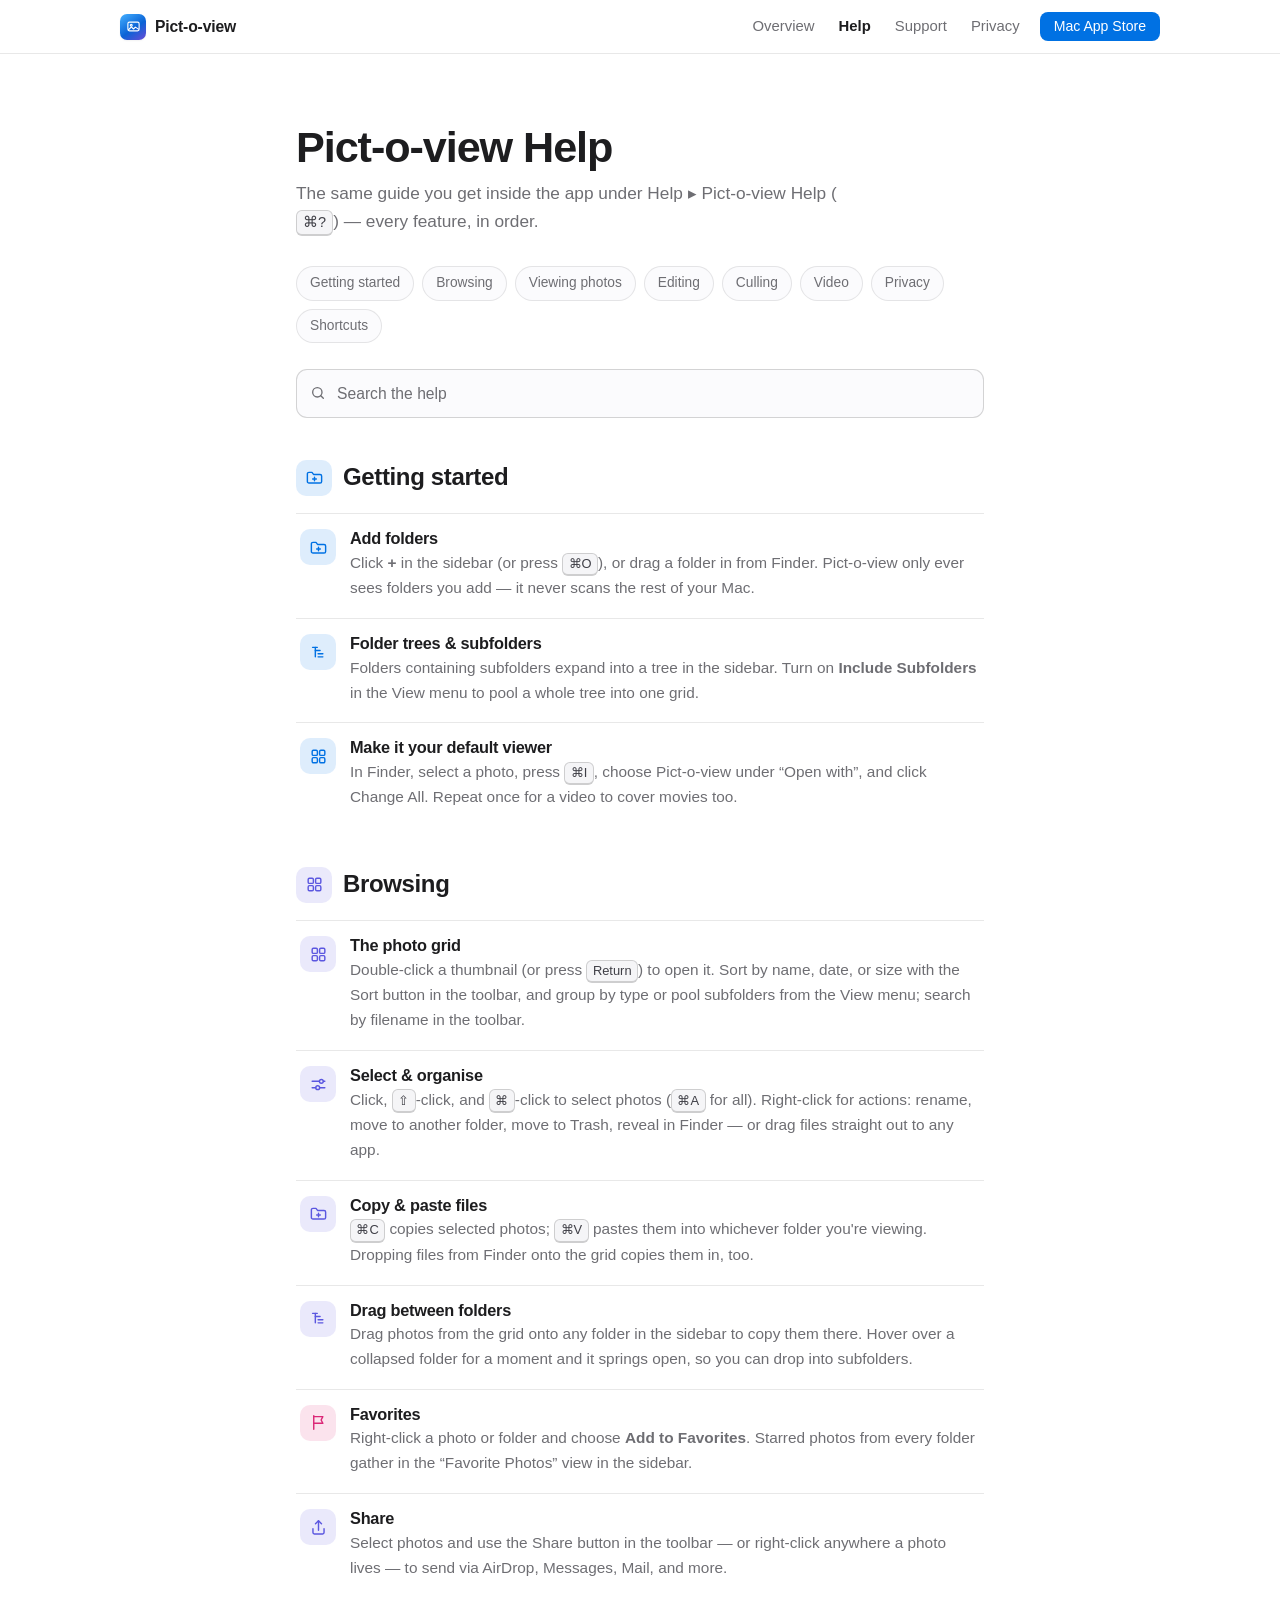
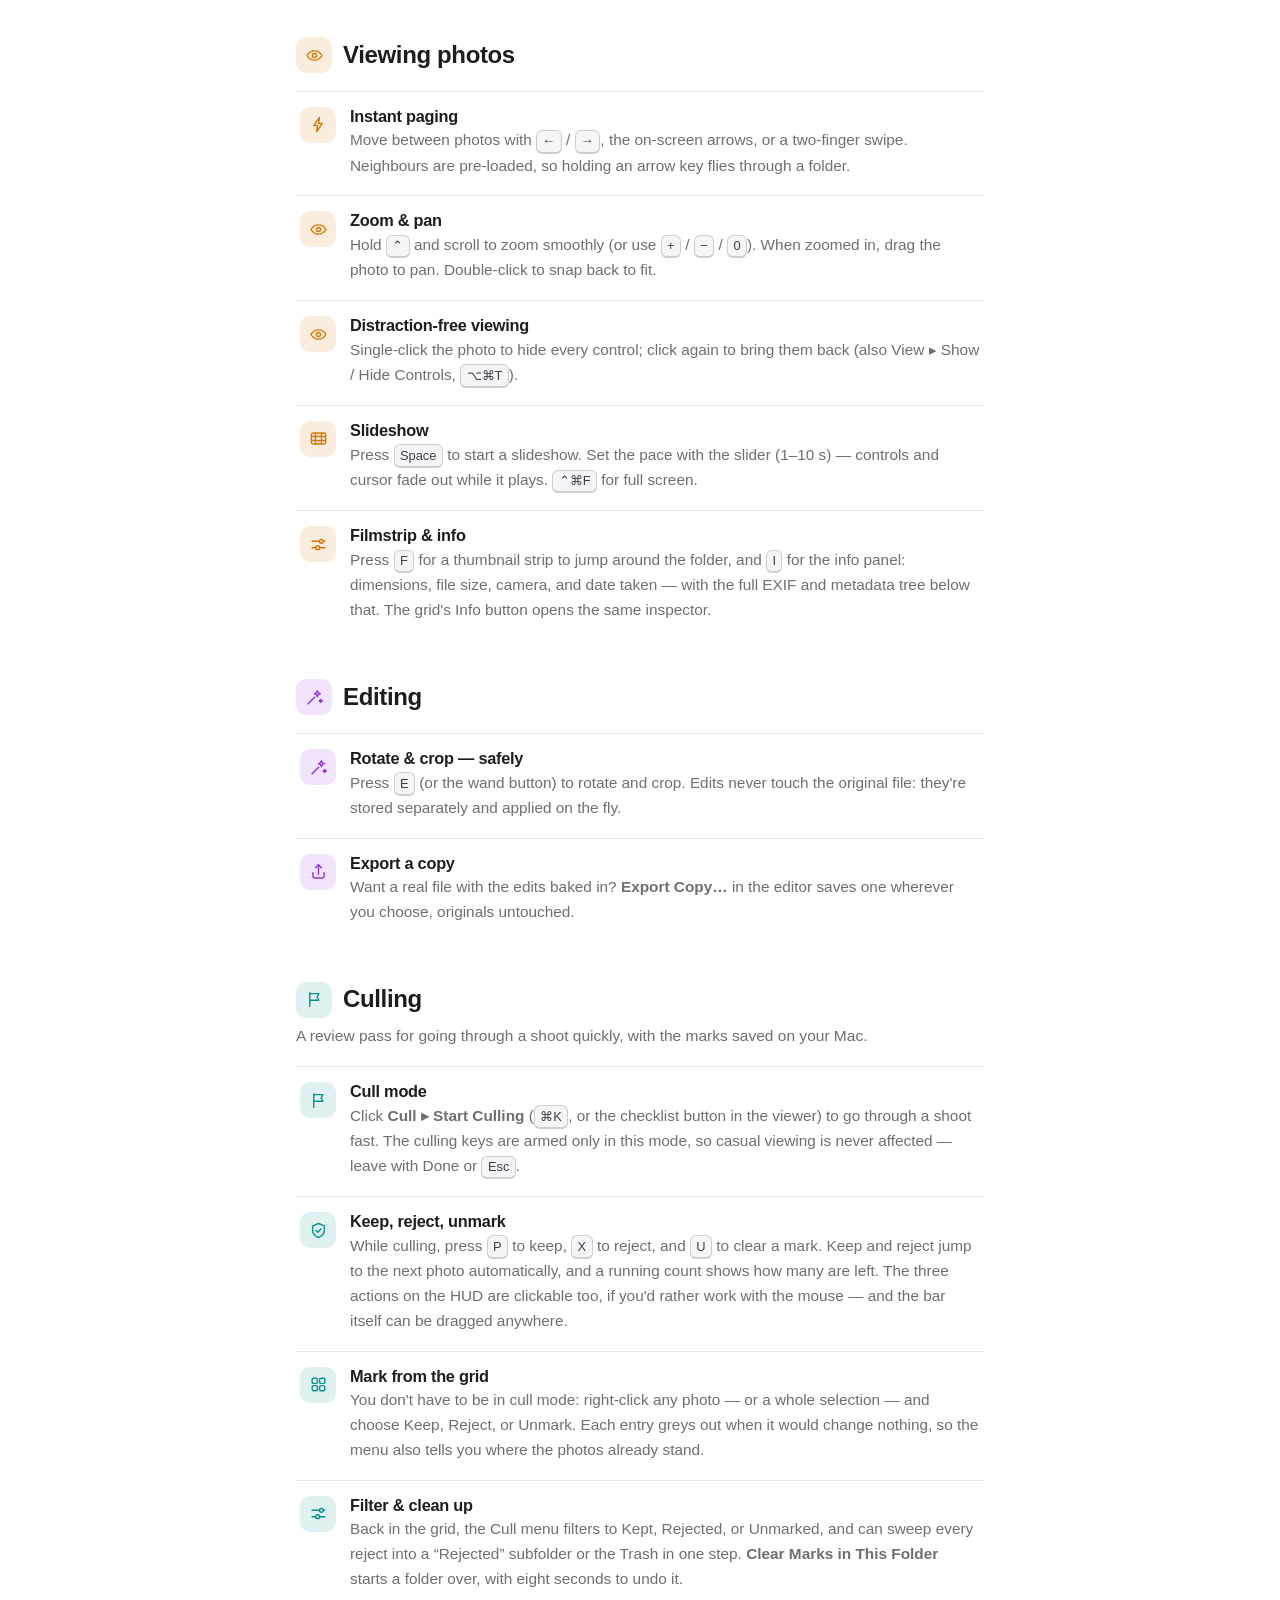
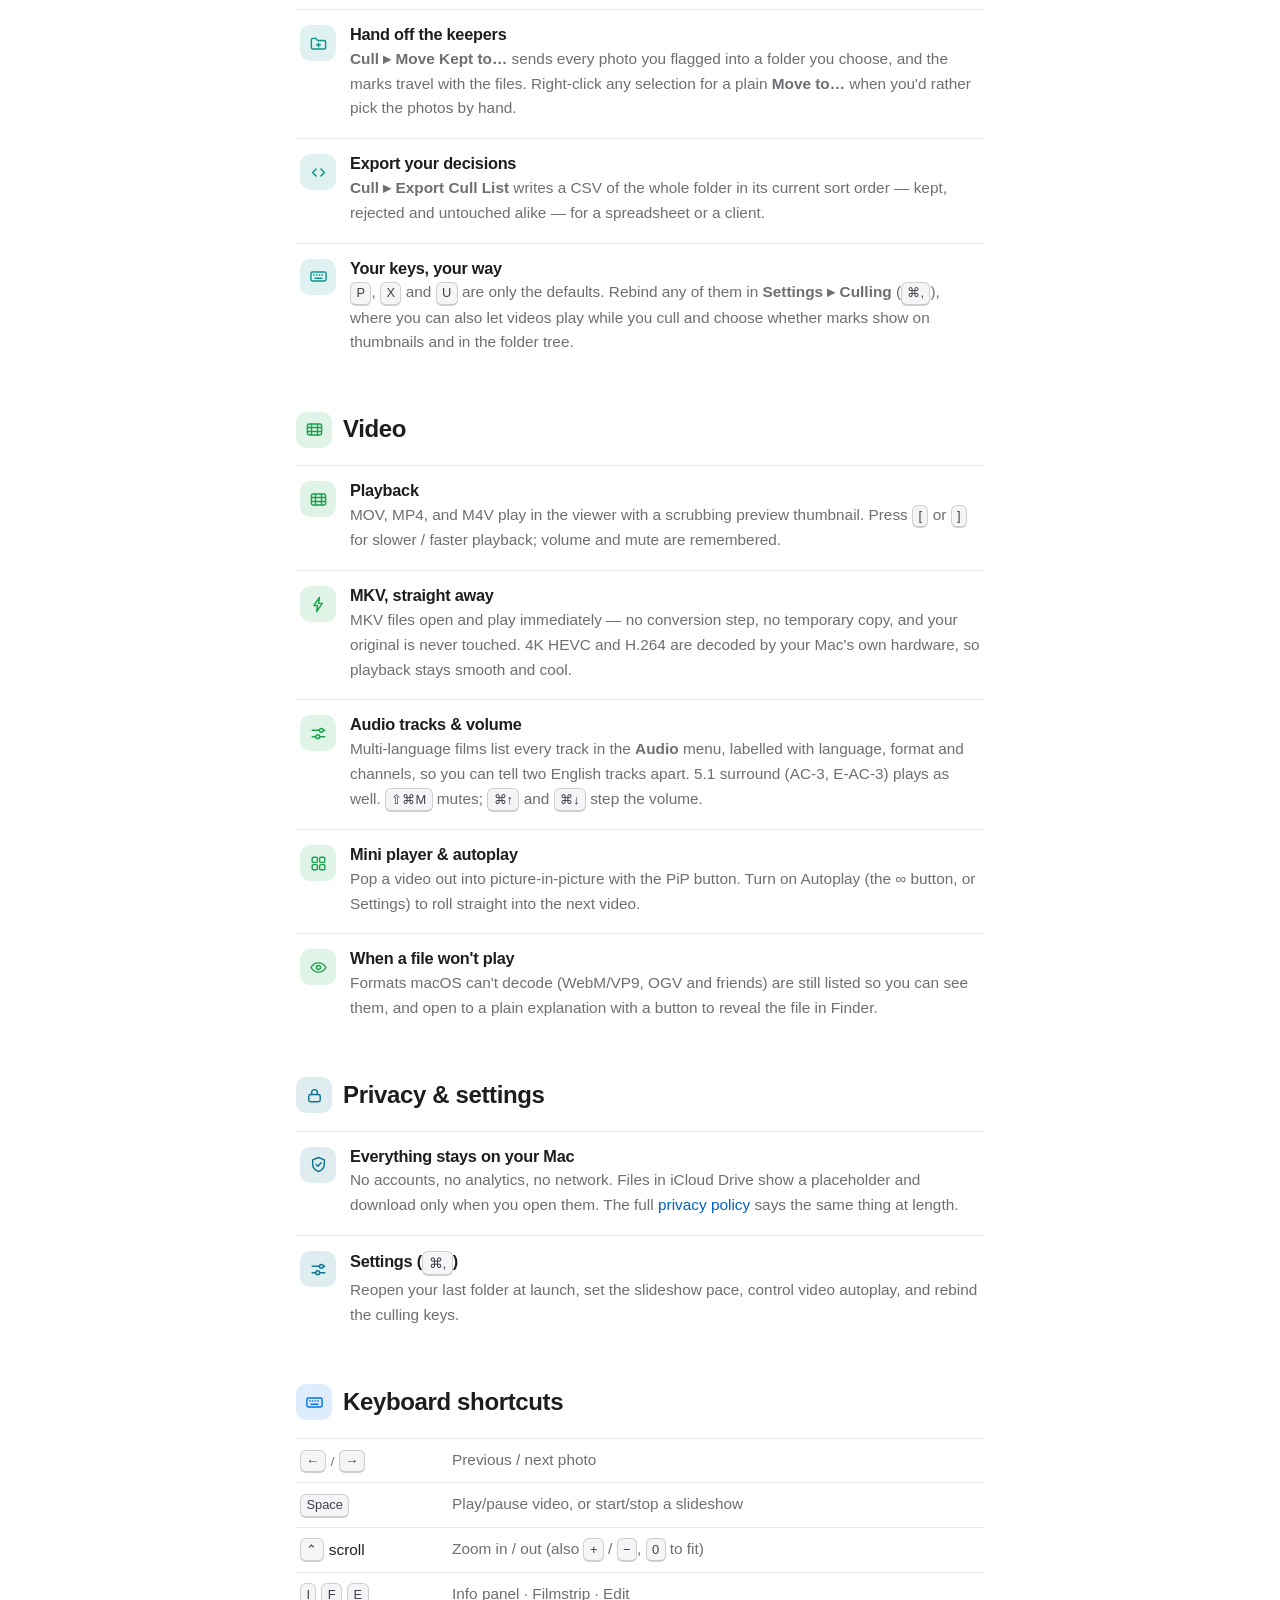
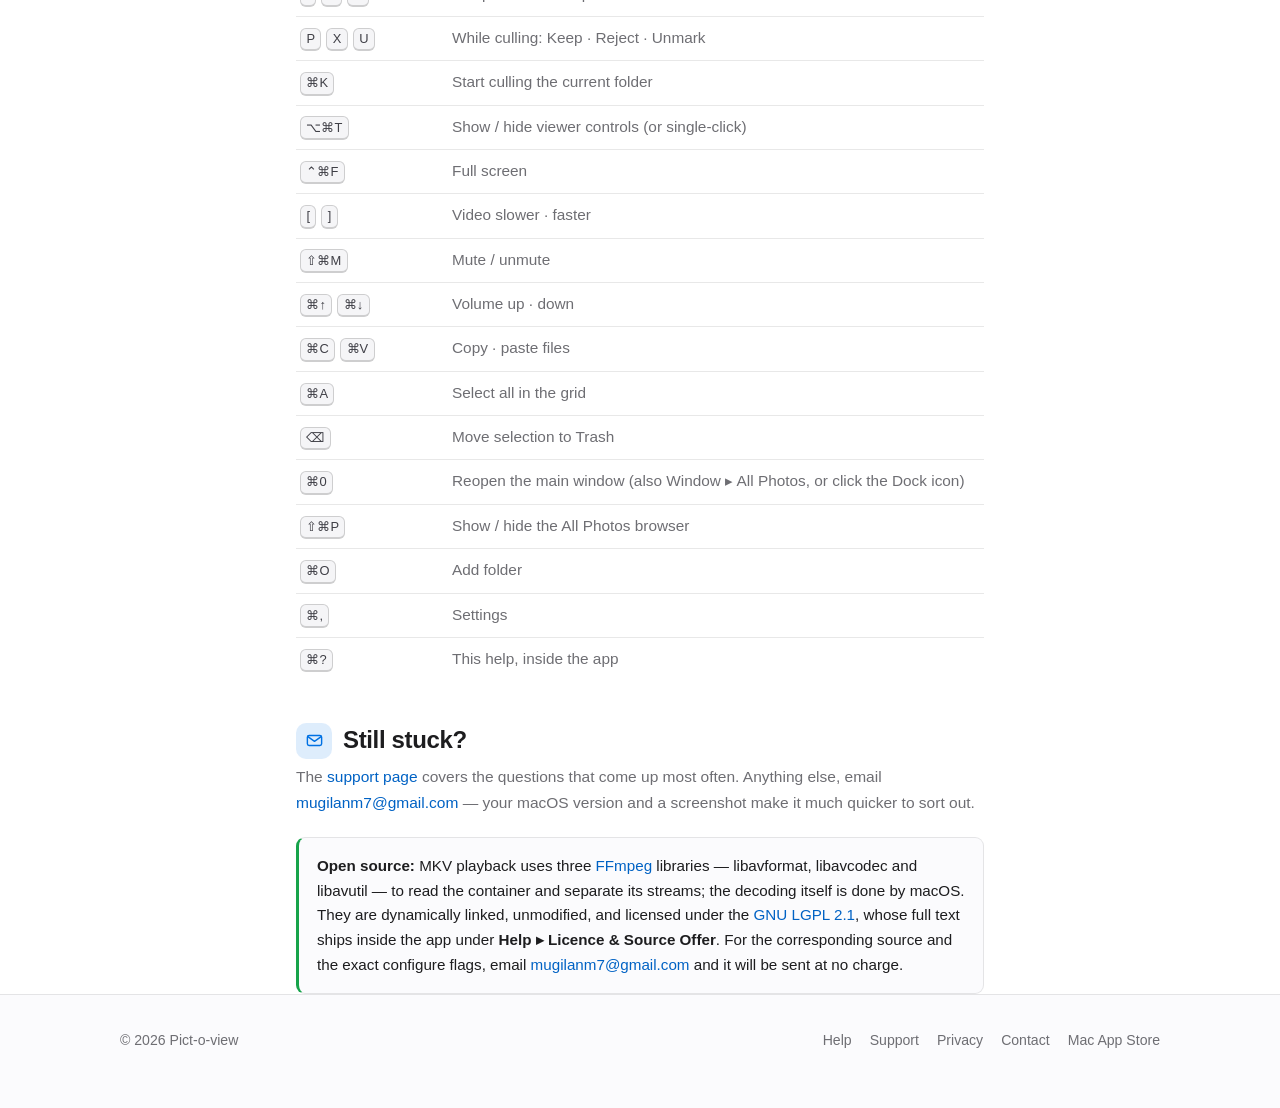
==== help.html @ 7cab920b "1.1 Update" ====
<!DOCTYPE html>
<html lang="en">
<head>
<meta charset="utf-8">
<meta name="viewport" content="width=device-width, initial-scale=1">
<title>Pict-o-view — Help</title>
<meta name="description" content="Everything Pict-o-view does: adding folders, browsing, viewing, non-destructive editing, culling a shoot, video and MKV playback, and the full keyboard shortcut list.">
<meta name="theme-color" content="#ffffff" media="(prefers-color-scheme: light)">
<meta name="theme-color" content="#000000" media="(prefers-color-scheme: dark)">
<link rel="stylesheet" href="css/site.css">
</head>
<body>

<!-- Icon sprite: inline so the pages make no image requests. Attributes
     live on each <symbol> because a <use> clone inherits from the use
     site, not from the sprite. Generated by build_sprite.py. -->
<svg xmlns="http://www.w3.org/2000/svg" style="display:none" aria-hidden="true" focusable="false">

  <symbol id="i-photo" viewBox="0 0 24 24" fill="none" stroke="currentColor" stroke-width="1.8" stroke-linecap="round" stroke-linejoin="round">
    <rect x="3" y="5" width="18" height="14" rx="2.5"/>
    <circle cx="8.4" cy="10" r="1.5"/>
    <path d="M4 17.2l4.6-4.6 3.4 3.4 3-3L20 16.2"/>
  </symbol>
  <symbol id="i-folder" viewBox="0 0 24 24" fill="none" stroke="currentColor" stroke-width="1.8" stroke-linecap="round" stroke-linejoin="round">
    <path d="M3 7.5a2 2 0 012-2h3.8l2 2.6H19a2 2 0 012 2V17a2 2 0 01-2 2H5a2 2 0 01-2-2z"/>
    <path d="M12 11.6v4.6M9.7 13.9h4.6"/>
  </symbol>
  <symbol id="i-tree" viewBox="0 0 24 24" fill="none" stroke="currentColor" stroke-width="1.8" stroke-linecap="round" stroke-linejoin="round">
    <path d="M4.5 5.5h6M8 9.5h6M11.5 13.5h6M11.5 17.5h6"/>
    <path d="M8 5.5v12"/>
  </symbol>
  <symbol id="i-grid" viewBox="0 0 24 24" fill="none" stroke="currentColor" stroke-width="1.8" stroke-linecap="round" stroke-linejoin="round">
    <rect x="4" y="4" width="6.6" height="6.6" rx="1.6"/>
    <rect x="13.4" y="4" width="6.6" height="6.6" rx="1.6"/>
    <rect x="4" y="13.4" width="6.6" height="6.6" rx="1.6"/>
    <rect x="13.4" y="13.4" width="6.6" height="6.6" rx="1.6"/>
  </symbol>
  <symbol id="i-eye" viewBox="0 0 24 24" fill="none" stroke="currentColor" stroke-width="1.8" stroke-linecap="round" stroke-linejoin="round">
    <path d="M2.5 12S6 6.2 12 6.2 21.5 12 21.5 12 18 17.8 12 17.8 2.5 12 2.5 12z"/>
    <circle cx="12" cy="12" r="2.6"/>
  </symbol>
  <symbol id="i-wand" viewBox="0 0 24 24" fill="none" stroke="currentColor" stroke-width="1.8" stroke-linecap="round" stroke-linejoin="round">
    <path d="M4 20l8.2-8.2"/>
    <path d="M15.6 3.5l1.1 2.6 2.6 1.1-2.6 1.1-1.1 2.6-1.1-2.6-2.6-1.1 2.6-1.1z"/>
    <path d="M19.8 14.4l.6 1.4 1.4.6-1.4.6-.6 1.4-.6-1.4-1.4-.6 1.4-.6z"/>
  </symbol>
  <symbol id="i-flag" viewBox="0 0 24 24" fill="none" stroke="currentColor" stroke-width="1.8" stroke-linecap="round" stroke-linejoin="round">
    <path d="M6 3.5v17"/>
    <path d="M6 4.6h11.5l-2.2 4.2 2.2 4.2H6"/>
  </symbol>
  <symbol id="i-film" viewBox="0 0 24 24" fill="none" stroke="currentColor" stroke-width="1.8" stroke-linecap="round" stroke-linejoin="round">
    <rect x="3" y="5" width="18" height="14" rx="2.2"/>
    <path d="M3.2 9.4h17.6M3.2 14.6h17.6M8.2 5.2v13.6M15.8 5.2v13.6"/>
  </symbol>
  <symbol id="i-lock" viewBox="0 0 24 24" fill="none" stroke="currentColor" stroke-width="1.8" stroke-linecap="round" stroke-linejoin="round">
    <rect x="4.8" y="10.8" width="14.4" height="9.2" rx="2.2"/>
    <path d="M8.4 10.8V8.2a3.6 3.6 0 017.2 0v2.6"/>
  </symbol>
  <symbol id="i-keyboard" viewBox="0 0 24 24" fill="none" stroke="currentColor" stroke-width="1.8" stroke-linecap="round" stroke-linejoin="round">
    <rect x="2.4" y="6.4" width="19.2" height="11.2" rx="2.2"/>
    <path d="M6 10.2h.6M9.4 10.2h.6M12.8 10.2h.6M16.2 10.2h.6M7.6 14.2h8.8"/>
  </symbol>
  <symbol id="i-mail" viewBox="0 0 24 24" fill="none" stroke="currentColor" stroke-width="1.8" stroke-linecap="round" stroke-linejoin="round">
    <rect x="3" y="5.6" width="18" height="12.8" rx="2.2"/>
    <path d="M3.6 7.2l8.4 5.9 8.4-5.9"/>
  </symbol>
  <symbol id="i-bolt" viewBox="0 0 24 24" fill="none" stroke="currentColor" stroke-width="1.8" stroke-linecap="round" stroke-linejoin="round">
    <path d="M13.2 3l-7 10.2h4.6L9.6 21l7.2-10.4h-4.7z"/>
  </symbol>
  <symbol id="i-shield" viewBox="0 0 24 24" fill="none" stroke="currentColor" stroke-width="1.8" stroke-linecap="round" stroke-linejoin="round">
    <path d="M12 3.2l7.4 2.9v4.8c0 4.5-3 8.2-7.4 9.9-4.4-1.7-7.4-5.4-7.4-9.9V6.1z"/>
    <path d="M8.9 11.9l2.4 2.4 4-4.4"/>
  </symbol>
  <symbol id="i-share" viewBox="0 0 24 24" fill="none" stroke="currentColor" stroke-width="1.8" stroke-linecap="round" stroke-linejoin="round">
    <path d="M12 15.6V3.6"/>
    <path d="M8.2 7.2L12 3.4l3.8 3.8"/>
    <path d="M5 13.6v4.8A1.8 1.8 0 006.8 20.2h10.4a1.8 1.8 0 001.8-1.8v-4.8"/>
  </symbol>
  <symbol id="i-sliders" viewBox="0 0 24 24" fill="none" stroke="currentColor" stroke-width="1.8" stroke-linecap="round" stroke-linejoin="round">
    <path d="M4 8h9M18.4 8H20M4 16h4.4M13.8 16H20"/>
    <circle cx="15.6" cy="8" r="2.4"/>
    <circle cx="11" cy="16" r="2.4"/>
  </symbol>
  <symbol id="i-code" viewBox="0 0 24 24" fill="none" stroke="currentColor" stroke-width="1.8" stroke-linecap="round" stroke-linejoin="round">
    <path d="M9 7.5L4.5 12 9 16.5M15 7.5L19.5 12 15 16.5"/>
  </symbol>
</svg>

<header class="site-header">
  <div class="wrap">
    <a class="brand" href="index.html">
      <span class="brand-mark"><svg aria-hidden="true"><use href="#i-photo"></use></svg></span>
      Pict-o-view
    </a>
    <nav class="site-nav" aria-label="Site">
      <a href="index.html">Overview</a>
      <a href="help.html" aria-current="page">Help</a>
      <a href="support.html">Support</a>
      <a href="privacy.html">Privacy</a>
      <a class="btn" href="https://apps.apple.com/us/app/pict-o-view/id6789158521">Mac App Store</a>
    </nav>
  </div>
</header>

<main class="wrap">
  <div class="page-head">
    <h1>Pict-o-view Help</h1>
    <p class="lede">The same guide you get inside the app under Help ▸ Pict-o-view Help (<kbd>⌘?</kbd>) — every feature, in order.</p>
  </div>

  <ul class="pills">
    <li><a href="#getting-started">Getting started</a></li>
    <li><a href="#browsing">Browsing</a></li>
    <li><a href="#viewing">Viewing photos</a></li>
    <li><a href="#editing">Editing</a></li>
    <li><a href="#culling">Culling</a></li>
    <li><a href="#video">Video</a></li>
    <li><a href="#privacy">Privacy</a></li>
    <li><a href="#shortcuts">Shortcuts</a></li>
  </ul>

  <div data-search="Search the help"></div>

  <div data-searchable>

    <section class="section" id="getting-started">
      <h2><span class="tile t-blue"><svg aria-hidden="true"><use href="#i-folder"></use></svg></span> Getting started</h2>
      <ul class="features">
        <li class="feature">
          <span class="tile t-blue"><svg aria-hidden="true"><use href="#i-folder"></use></svg></span>
          <div>
            <h3>Add folders</h3>
            <p>Click <strong>+</strong> in the sidebar (or press <kbd>⌘O</kbd>), or drag a folder in from Finder. Pict-o-view only ever sees folders you add — it never scans the rest of your Mac.</p>
          </div>
        </li>
        <li class="feature">
          <span class="tile t-blue"><svg aria-hidden="true"><use href="#i-tree"></use></svg></span>
          <div>
            <h3>Folder trees &amp; subfolders</h3>
            <p>Folders containing subfolders expand into a tree in the sidebar. Turn on <strong>Include Subfolders</strong> in the View menu to pool a whole tree into one grid.</p>
          </div>
        </li>
        <li class="feature">
          <span class="tile t-blue"><svg aria-hidden="true"><use href="#i-grid"></use></svg></span>
          <div>
            <h3>Make it your default viewer</h3>
            <p>In Finder, select a photo, press <kbd>⌘I</kbd>, choose Pict-o-view under “Open with”, and click Change All. Repeat once for a video to cover movies too.</p>
          </div>
        </li>
      </ul>
    </section>

    <section class="section" id="browsing">
      <h2><span class="tile t-indigo"><svg aria-hidden="true"><use href="#i-grid"></use></svg></span> Browsing</h2>
      <ul class="features">
        <li class="feature">
          <span class="tile t-indigo"><svg aria-hidden="true"><use href="#i-grid"></use></svg></span>
          <div>
            <h3>The photo grid</h3>
            <p>Double-click a thumbnail (or press <kbd>Return</kbd>) to open it. Sort by name, date, or size with the Sort button in the toolbar, and group by type or pool subfolders from the View menu; search by filename in the toolbar.</p>
          </div>
        </li>
        <li class="feature">
          <span class="tile t-indigo"><svg aria-hidden="true"><use href="#i-sliders"></use></svg></span>
          <div>
            <h3>Select &amp; organise</h3>
            <p>Click, <kbd>⇧</kbd>-click, and <kbd>⌘</kbd>-click to select photos (<kbd>⌘A</kbd> for all). Right-click for actions: rename, move to another folder, move to Trash, reveal in Finder — or drag files straight out to any app.</p>
          </div>
        </li>
        <li class="feature">
          <span class="tile t-indigo"><svg aria-hidden="true"><use href="#i-folder"></use></svg></span>
          <div>
            <h3>Copy &amp; paste files</h3>
            <p><kbd>⌘C</kbd> copies selected photos; <kbd>⌘V</kbd> pastes them into whichever folder you're viewing. Dropping files from Finder onto the grid copies them in, too.</p>
          </div>
        </li>
        <li class="feature">
          <span class="tile t-indigo"><svg aria-hidden="true"><use href="#i-tree"></use></svg></span>
          <div>
            <h3>Drag between folders</h3>
            <p>Drag photos from the grid onto any folder in the sidebar to copy them there. Hover over a collapsed folder for a moment and it springs open, so you can drop into subfolders.</p>
          </div>
        </li>
        <li class="feature">
          <span class="tile t-pink"><svg aria-hidden="true"><use href="#i-flag"></use></svg></span>
          <div>
            <h3>Favorites</h3>
            <p>Right-click a photo or folder and choose <strong>Add to Favorites</strong>. Starred photos from every folder gather in the “Favorite Photos” view in the sidebar.</p>
          </div>
        </li>
        <li class="feature">
          <span class="tile t-indigo"><svg aria-hidden="true"><use href="#i-share"></use></svg></span>
          <div>
            <h3>Share</h3>
            <p>Select photos and use the Share button in the toolbar — or right-click anywhere a photo lives — to send via AirDrop, Messages, Mail, and more.</p>
          </div>
        </li>
      </ul>
    </section>

    <section class="section" id="viewing">
      <h2><span class="tile t-orange"><svg aria-hidden="true"><use href="#i-eye"></use></svg></span> Viewing photos</h2>
      <ul class="features">
        <li class="feature">
          <span class="tile t-orange"><svg aria-hidden="true"><use href="#i-bolt"></use></svg></span>
          <div>
            <h3>Instant paging</h3>
            <p>Move between photos with <kbd>←</kbd> / <kbd>→</kbd>, the on-screen arrows, or a two-finger swipe. Neighbours are pre-loaded, so holding an arrow key flies through a folder.</p>
          </div>
        </li>
        <li class="feature">
          <span class="tile t-orange"><svg aria-hidden="true"><use href="#i-eye"></use></svg></span>
          <div>
            <h3>Zoom &amp; pan</h3>
            <p>Hold <kbd>⌃</kbd> and scroll to zoom smoothly (or use <kbd>+</kbd> / <kbd>−</kbd> / <kbd>0</kbd>). When zoomed in, drag the photo to pan. Double-click to snap back to fit.</p>
          </div>
        </li>
        <li class="feature">
          <span class="tile t-orange"><svg aria-hidden="true"><use href="#i-eye"></use></svg></span>
          <div>
            <h3>Distraction-free viewing</h3>
            <p>Single-click the photo to hide every control; click again to bring them back (also View ▸ Show / Hide Controls, <kbd>⌥⌘T</kbd>).</p>
          </div>
        </li>
        <li class="feature">
          <span class="tile t-orange"><svg aria-hidden="true"><use href="#i-film"></use></svg></span>
          <div>
            <h3>Slideshow</h3>
            <p>Press <kbd>Space</kbd> to start a slideshow. Set the pace with the slider (1–10 s) — controls and cursor fade out while it plays. <kbd>⌃⌘F</kbd> for full screen.</p>
          </div>
        </li>
        <li class="feature">
          <span class="tile t-orange"><svg aria-hidden="true"><use href="#i-sliders"></use></svg></span>
          <div>
            <h3>Filmstrip &amp; info</h3>
            <p>Press <kbd>F</kbd> for a thumbnail strip to jump around the folder, and <kbd>I</kbd> for the info panel: dimensions, file size, camera, and date taken — with the full EXIF and metadata tree below that. The grid's Info button opens the same inspector.</p>
          </div>
        </li>
      </ul>
    </section>

    <section class="section" id="editing">
      <h2><span class="tile t-purple"><svg aria-hidden="true"><use href="#i-wand"></use></svg></span> Editing</h2>
      <ul class="features">
        <li class="feature">
          <span class="tile t-purple"><svg aria-hidden="true"><use href="#i-wand"></use></svg></span>
          <div>
            <h3>Rotate &amp; crop — safely</h3>
            <p>Press <kbd>E</kbd> (or the wand button) to rotate and crop. Edits never touch the original file: they're stored separately and applied on the fly.</p>
          </div>
        </li>
        <li class="feature">
          <span class="tile t-purple"><svg aria-hidden="true"><use href="#i-share"></use></svg></span>
          <div>
            <h3>Export a copy</h3>
            <p>Want a real file with the edits baked in? <strong>Export Copy…</strong> in the editor saves one wherever you choose, originals untouched.</p>
          </div>
        </li>
      </ul>
    </section>

    <section class="section" id="culling">
      <h2><span class="tile t-mint"><svg aria-hidden="true"><use href="#i-flag"></use></svg></span> Culling</h2>
      <p class="section-note">A review pass for going through a shoot quickly, with the marks saved on your Mac.</p>
      <ul class="features">
        <li class="feature">
          <span class="tile t-mint"><svg aria-hidden="true"><use href="#i-flag"></use></svg></span>
          <div>
            <h3>Cull mode</h3>
            <p>Click <strong>Cull ▸ Start Culling</strong> (<kbd>⌘K</kbd>, or the checklist button in the viewer) to go through a shoot fast. The culling keys are armed only in this mode, so casual viewing is never affected — leave with Done or <kbd>Esc</kbd>.</p>
          </div>
        </li>
        <li class="feature">
          <span class="tile t-mint"><svg aria-hidden="true"><use href="#i-shield"></use></svg></span>
          <div>
            <h3>Keep, reject, unmark</h3>
            <p>While culling, press <kbd>P</kbd> to keep, <kbd>X</kbd> to reject, and <kbd>U</kbd> to clear a mark. Keep and reject jump to the next photo automatically, and a running count shows how many are left. The three actions on the HUD are clickable too, if you'd rather work with the mouse — and the bar itself can be dragged anywhere.</p>
          </div>
        </li>
        <li class="feature">
          <span class="tile t-mint"><svg aria-hidden="true"><use href="#i-grid"></use></svg></span>
          <div>
            <h3>Mark from the grid</h3>
            <p>You don't have to be in cull mode: right-click any photo — or a whole selection — and choose Keep, Reject, or Unmark. Each entry greys out when it would change nothing, so the menu also tells you where the photos already stand.</p>
          </div>
        </li>
        <li class="feature">
          <span class="tile t-mint"><svg aria-hidden="true"><use href="#i-sliders"></use></svg></span>
          <div>
            <h3>Filter &amp; clean up</h3>
            <p>Back in the grid, the Cull menu filters to Kept, Rejected, or Unmarked, and can sweep every reject into a “Rejected” subfolder or the Trash in one step. <strong>Clear Marks in This Folder</strong> starts a folder over, with eight seconds to undo it.</p>
          </div>
        </li>
        <li class="feature">
          <span class="tile t-mint"><svg aria-hidden="true"><use href="#i-folder"></use></svg></span>
          <div>
            <h3>Hand off the keepers</h3>
            <p><strong>Cull ▸ Move Kept to…</strong> sends every photo you flagged into a folder you choose, and the marks travel with the files. Right-click any selection for a plain <strong>Move to…</strong> when you'd rather pick the photos by hand.</p>
          </div>
        </li>
        <li class="feature">
          <span class="tile t-mint"><svg aria-hidden="true"><use href="#i-code"></use></svg></span>
          <div>
            <h3>Export your decisions</h3>
            <p><strong>Cull ▸ Export Cull List</strong> writes a CSV of the whole folder in its current sort order — kept, rejected and untouched alike — for a spreadsheet or a client.</p>
          </div>
        </li>
        <li class="feature">
          <span class="tile t-mint"><svg aria-hidden="true"><use href="#i-keyboard"></use></svg></span>
          <div>
            <h3>Your keys, your way</h3>
            <p><kbd>P</kbd>, <kbd>X</kbd> and <kbd>U</kbd> are only the defaults. Rebind any of them in <strong>Settings ▸ Culling</strong> (<kbd>⌘,</kbd>), where you can also let videos play while you cull and choose whether marks show on thumbnails and in the folder tree.</p>
          </div>
        </li>
      </ul>
    </section>

    <section class="section" id="video">
      <h2><span class="tile t-green"><svg aria-hidden="true"><use href="#i-film"></use></svg></span> Video</h2>
      <ul class="features">
        <li class="feature">
          <span class="tile t-green"><svg aria-hidden="true"><use href="#i-film"></use></svg></span>
          <div>
            <h3>Playback</h3>
            <p>MOV, MP4, and M4V play in the viewer with a scrubbing preview thumbnail. Press <kbd>[</kbd> or <kbd>]</kbd> for slower / faster playback; volume and mute are remembered.</p>
          </div>
        </li>
        <li class="feature">
          <span class="tile t-green"><svg aria-hidden="true"><use href="#i-bolt"></use></svg></span>
          <div>
            <h3>MKV, straight away</h3>
            <p>MKV files open and play immediately — no conversion step, no temporary copy, and your original is never touched. 4K HEVC and H.264 are decoded by your Mac's own hardware, so playback stays smooth and cool.</p>
          </div>
        </li>
        <li class="feature">
          <span class="tile t-green"><svg aria-hidden="true"><use href="#i-sliders"></use></svg></span>
          <div>
            <h3>Audio tracks &amp; volume</h3>
            <p>Multi-language films list every track in the <strong>Audio</strong> menu, labelled with language, format and channels, so you can tell two English tracks apart. 5.1 surround (AC-3, E-AC-3) plays as well. <kbd>⇧⌘M</kbd> mutes; <kbd>⌘↑</kbd> and <kbd>⌘↓</kbd> step the volume.</p>
          </div>
        </li>
        <li class="feature">
          <span class="tile t-green"><svg aria-hidden="true"><use href="#i-grid"></use></svg></span>
          <div>
            <h3>Mini player &amp; autoplay</h3>
            <p>Pop a video out into picture-in-picture with the PiP button. Turn on Autoplay (the ∞ button, or Settings) to roll straight into the next video.</p>
          </div>
        </li>
        <li class="feature">
          <span class="tile t-green"><svg aria-hidden="true"><use href="#i-eye"></use></svg></span>
          <div>
            <h3>When a file won't play</h3>
            <p>Formats macOS can't decode (WebM/VP9, OGV and friends) are still listed so you can see them, and open to a plain explanation with a button to reveal the file in Finder.</p>
          </div>
        </li>
      </ul>
    </section>

    <section class="section" id="privacy">
      <h2><span class="tile t-teal"><svg aria-hidden="true"><use href="#i-lock"></use></svg></span> Privacy &amp; settings</h2>
      <ul class="features">
        <li class="feature">
          <span class="tile t-teal"><svg aria-hidden="true"><use href="#i-shield"></use></svg></span>
          <div>
            <h3>Everything stays on your Mac</h3>
            <p>No accounts, no analytics, no network. Files in iCloud Drive show a placeholder and download only when you open them. The full <a href="privacy.html">privacy policy</a> says the same thing at length.</p>
          </div>
        </li>
        <li class="feature">
          <span class="tile t-teal"><svg aria-hidden="true"><use href="#i-sliders"></use></svg></span>
          <div>
            <h3>Settings (<kbd>⌘,</kbd>)</h3>
            <p>Reopen your last folder at launch, set the slideshow pace, control video autoplay, and rebind the culling keys.</p>
          </div>
        </li>
      </ul>
    </section>

    <section class="section" id="shortcuts">
      <h2><span class="tile t-blue"><svg aria-hidden="true"><use href="#i-keyboard"></use></svg></span> Keyboard shortcuts</h2>
      <div class="keys">
        <div class="krow"><span><kbd>←</kbd><span class="sep">/</span><kbd>→</kbd></span><span>Previous / next photo</span></div>
        <div class="krow"><span><kbd>Space</kbd></span><span>Play/pause video, or start/stop a slideshow</span></div>
        <div class="krow"><span><kbd>⌃</kbd> scroll</span><span>Zoom in / out (also <kbd>+</kbd> / <kbd>−</kbd>, <kbd>0</kbd> to fit)</span></div>
        <div class="krow"><span><kbd>I</kbd><kbd>F</kbd><kbd>E</kbd></span><span>Info panel · Filmstrip · Edit</span></div>
        <div class="krow"><span><kbd>P</kbd><kbd>X</kbd><kbd>U</kbd></span><span>While culling: Keep · Reject · Unmark</span></div>
        <div class="krow"><span><kbd>⌘K</kbd></span><span>Start culling the current folder</span></div>
        <div class="krow"><span><kbd>⌥⌘T</kbd></span><span>Show / hide viewer controls (or single-click)</span></div>
        <div class="krow"><span><kbd>⌃⌘F</kbd></span><span>Full screen</span></div>
        <div class="krow"><span><kbd>[</kbd><kbd>]</kbd></span><span>Video slower · faster</span></div>
        <div class="krow"><span><kbd>⇧⌘M</kbd></span><span>Mute / unmute</span></div>
        <div class="krow"><span><kbd>⌘↑</kbd><kbd>⌘↓</kbd></span><span>Volume up · down</span></div>
        <div class="krow"><span><kbd>⌘C</kbd><kbd>⌘V</kbd></span><span>Copy · paste files</span></div>
        <div class="krow"><span><kbd>⌘A</kbd></span><span>Select all in the grid</span></div>
        <div class="krow"><span><kbd>⌫</kbd></span><span>Move selection to Trash</span></div>
        <div class="krow"><span><kbd>⌘0</kbd></span><span>Reopen the main window (also Window ▸ All Photos, or click the Dock icon)</span></div>
        <div class="krow"><span><kbd>⇧⌘P</kbd></span><span>Show / hide the All Photos browser</span></div>
        <div class="krow"><span><kbd>⌘O</kbd></span><span>Add folder</span></div>
        <div class="krow"><span><kbd>⌘,</kbd></span><span>Settings</span></div>
        <div class="krow"><span><kbd>⌘?</kbd></span><span>This help, inside the app</span></div>
      </div>
    </section>

  </div>

  <section class="section" id="contact">
    <h2><span class="tile t-blue"><svg aria-hidden="true"><use href="#i-mail"></use></svg></span> Still stuck?</h2>
    <p class="section-note">The <a href="support.html">support page</a> covers the questions that come up most often. Anything else, email <a href="mailto:mugilanm7@gmail.com">mugilanm7@gmail.com</a> — your macOS version and a screenshot make it much quicker to sort out.</p>
    <div class="callout t-green" style="--tint: var(--green)">
      <p><strong>Open source:</strong> MKV playback uses three <a href="https://ffmpeg.org">FFmpeg</a> libraries — libavformat, libavcodec and libavutil — to read the container and separate its streams; the decoding itself is done by macOS. They are dynamically linked, unmodified, and licensed under the <a href="https://www.gnu.org/licenses/old-licenses/lgpl-2.1.html">GNU LGPL 2.1</a>, whose full text ships inside the app under <strong>Help ▸ Licence &amp; Source Offer</strong>. For the corresponding source and the exact configure flags, email <a href="mailto:mugilanm7@gmail.com?subject=Pict-o-view%20FFmpeg%20source%20request">mugilanm7@gmail.com</a> and it will be sent at no charge.</p>
    </div>
  </section>
</main>

<footer class="site-footer">
  <div class="wrap">
    <span>© 2026 Pict-o-view</span>
    <nav aria-label="Footer">
      <a href="help.html">Help</a>
      <a href="support.html">Support</a>
      <a href="privacy.html">Privacy</a>
      <a href="mailto:mugilanm7@gmail.com">Contact</a>
      <a href="https://apps.apple.com/us/app/pict-o-view/id6789158521">Mac App Store</a>
    </nav>
  </div>
</footer>

<script src="js/site.js" defer></script>
</body>
</html>
---- css/site.css ----
/* ==========================================================================
   Pict-o-view — shared stylesheet
   One file, no build step, no external requests. Every page links this.
   ========================================================================== */

/* --- Design tokens -------------------------------------------------------- */

:root {
  color-scheme: light dark;

  --font: -apple-system, BlinkMacSystemFont, "SF Pro Text", "Segoe UI", Roboto,
    Helvetica, Arial, sans-serif;
  --mono: ui-monospace, SFMono-Regular, "SF Mono", Menlo, Consolas, monospace;

  --bg: #ffffff;
  --surface: #f5f5f7;
  --surface-2: #fbfbfd;
  --text: #1d1d1f;
  --text-2: #3f3f46;
  --muted: #6e6e73;
  --accent: #0071e3;
  --accent-text: #0062c4;
  --border: rgba(0, 0, 0, 0.09);
  --border-strong: rgba(0, 0, 0, 0.16);
  --header-bg: rgba(255, 255, 255, 0.72);
  --shadow-sm: 0 1px 2px rgba(0, 0, 0, 0.05);
  --shadow: 0 1px 3px rgba(0, 0, 0, 0.06), 0 12px 32px rgba(0, 0, 0, 0.07);
  --tile-alpha: 0.13;

  /* Accents mirror the in-app Help sheet, one hue per topic. */
  --blue: #0071e3;
  --indigo: #5b57e0;
  --orange: #d97706;
  --purple: #9333ea;
  --mint: #0d9488;
  --green: #16a34a;
  --teal: #0e7490;
  --pink: #db2777;

  --radius: 14px;
  --radius-sm: 9px;
  --measure: 46rem;
  --wide: 68rem;
  --header-h: 54px;
}

@media (prefers-color-scheme: dark) {
  :root {
    --bg: #000000;
    --surface: #17171a;
    --surface-2: #101013;
    --text: #f5f5f7;
    --text-2: #d6d6da;
    --muted: #98989d;
    --accent: #2997ff;
    --accent-text: #58aeff;
    --border: rgba(255, 255, 255, 0.12);
    --border-strong: rgba(255, 255, 255, 0.2);
    --header-bg: rgba(12, 12, 14, 0.72);
    --shadow-sm: 0 1px 2px rgba(0, 0, 0, 0.5);
    --shadow: 0 1px 3px rgba(0, 0, 0, 0.5), 0 12px 32px rgba(0, 0, 0, 0.55);
    --tile-alpha: 0.22;

    --blue: #2997ff;
    --indigo: #8b87ff;
    --orange: #f59e0b;
    --purple: #c084fc;
    --mint: #2dd4bf;
    --green: #4ade80;
    --teal: #22d3ee;
    --pink: #f472b6;
  }
}

/* --- Reset / base --------------------------------------------------------- */

*,
*::before,
*::after {
  box-sizing: border-box;
}

html {
  -webkit-text-size-adjust: 100%;
  scroll-behavior: smooth;
}

body {
  margin: 0;
  background: var(--bg);
  color: var(--text);
  font-family: var(--font);
  font-size: 17px;
  line-height: 1.62;
  -webkit-font-smoothing: antialiased;
  -moz-osx-font-smoothing: grayscale;
}

img,
svg {
  max-width: 100%;
}

a {
  color: var(--accent-text);
  text-decoration: none;
}

a:hover {
  text-decoration: underline;
}

:focus-visible {
  outline: 2px solid var(--accent);
  outline-offset: 3px;
  border-radius: 4px;
}

h1,
h2,
h3 {
  line-height: 1.2;
  letter-spacing: -0.015em;
  text-wrap: balance;
}

p {
  margin: 0 0 1em;
}

hr {
  border: 0;
  border-top: 1px solid var(--border);
  margin: 2.5rem 0;
}

.muted {
  color: var(--muted);
}

.visually-hidden {
  position: absolute;
  width: 1px;
  height: 1px;
  overflow: hidden;
  clip: rect(0 0 0 0);
  white-space: nowrap;
}

/* --- Layout --------------------------------------------------------------- */

.wrap {
  width: 100%;
  max-width: var(--measure);
  margin: 0 auto;
  padding: 0 24px;
}

.wrap--wide {
  max-width: var(--wide);
}

main {
  padding-bottom: 72px;
}

/* --- Header / navigation -------------------------------------------------- */

.site-header {
  position: sticky;
  top: 0;
  z-index: 50;
  height: var(--header-h);
  display: flex;
  align-items: center;
  background: var(--header-bg);
  border-bottom: 1px solid var(--border);
  -webkit-backdrop-filter: saturate(180%) blur(20px);
  backdrop-filter: saturate(180%) blur(20px);
}

.site-header .wrap {
  max-width: var(--wide);
  display: flex;
  align-items: center;
  gap: 20px;
}

.brand {
  display: inline-flex;
  align-items: center;
  gap: 9px;
  font-weight: 600;
  font-size: 0.98rem;
  letter-spacing: -0.01em;
  color: var(--text);
  white-space: nowrap;
}

.brand:hover {
  text-decoration: none;
}

.brand-mark {
  width: 26px;
  height: 26px;
  border-radius: 7px;
  display: grid;
  place-items: center;
  color: #fff;
  background: linear-gradient(145deg, #45b0ff, #0a63d6 55%, #6a4bd6);
  box-shadow: var(--shadow-sm);
  flex: none;
}

.brand-mark svg {
  width: 15px;
  height: 15px;
}

.site-nav {
  margin-left: auto;
  display: flex;
  align-items: center;
  gap: 4px;
  font-size: 0.93rem;
  overflow-x: auto;
  scrollbar-width: none;
}

.site-nav::-webkit-scrollbar {
  display: none;
}

.site-nav a {
  color: var(--muted);
  padding: 6px 10px;
  border-radius: 8px;
  white-space: nowrap;
}

.site-nav a:hover {
  color: var(--text);
  background: var(--surface);
  text-decoration: none;
}

.site-nav a[aria-current="page"] {
  color: var(--text);
  font-weight: 600;
}

/* `.site-nav a` (0,1,1) outranks `.btn` (0,1,0), so the button's white text
   has to be restated at (0,2,0) or it inherits the muted nav colour. */
.site-nav .btn {
  margin-left: 6px;
  padding: 5px 13px;
  font-size: 0.88rem;
  color: #fff;
}

.site-nav .btn:hover {
  color: #fff;
}

/* --- Buttons -------------------------------------------------------------- */

.btn {
  display: inline-flex;
  align-items: center;
  justify-content: center;
  gap: 8px;
  padding: 11px 22px;
  border-radius: 980px;
  font-size: 1rem;
  font-weight: 500;
  line-height: 1.2;
  border: 1px solid transparent;
  background: var(--accent);
  color: #fff;
  cursor: pointer;
  transition: transform 0.15s ease, filter 0.15s ease, background 0.15s ease;
}

.btn:hover {
  filter: brightness(1.07);
  text-decoration: none;
  transform: translateY(-1px);
}

.btn:active {
  transform: translateY(0);
}

.btn--ghost {
  background: transparent;
  color: var(--accent-text);
  border-color: var(--border-strong);
}

.btn--ghost:hover {
  background: var(--surface);
  filter: none;
}

/* --- Hero (home) ---------------------------------------------------------- */

.hero {
  padding: clamp(48px, 9vw, 96px) 0 8px;
  text-align: center;
}

.hero h1 {
  margin: 0 0 0.5rem;
  font-size: clamp(2.25rem, 6.4vw, 3.6rem);
  letter-spacing: -0.03em;
}

.hero .lede {
  max-width: 34rem;
  margin: 0 auto 1.9rem;
  font-size: clamp(1.05rem, 2.4vw, 1.3rem);
  color: var(--muted);
}

.hero-actions {
  display: flex;
  flex-wrap: wrap;
  gap: 12px;
  justify-content: center;
}

.hero-note {
  margin: 1.4rem 0 0;
  font-size: 0.87rem;
  color: var(--muted);
}

/* A CSS-drawn stand-in for a screenshot: no image assets to ship or break. */
.mock {
  margin: clamp(36px, 6vw, 64px) auto 0;
  max-width: 56rem;
  aspect-ratio: 16 / 10;
  border: 1px solid var(--border-strong);
  border-radius: 12px;
  overflow: hidden;
  background: var(--surface-2);
  box-shadow: var(--shadow);
  display: flex;
  flex-direction: column;
}

.mock-bar {
  height: 30px;
  flex: none;
  display: flex;
  align-items: center;
  gap: 7px;
  padding: 0 12px;
  background: var(--surface);
  border-bottom: 1px solid var(--border);
}

.mock-bar i {
  width: 11px;
  height: 11px;
  border-radius: 50%;
  background: var(--border-strong);
}

.mock-bar i:nth-child(1) {
  background: #ff5f57;
}
.mock-bar i:nth-child(2) {
  background: #febc2e;
}
.mock-bar i:nth-child(3) {
  background: #28c840;
}

.mock-bar span {
  margin-left: 8px;
  font-size: 0.72rem;
  color: var(--muted);
}

.mock-body {
  flex: 1;
  display: flex;
  min-height: 0;
}

.mock-side {
  width: 27%;
  min-width: 96px;
  border-right: 1px solid var(--border);
  background: var(--surface);
  padding: 12px 10px;
  display: flex;
  flex-direction: column;
  gap: 8px;
}

.mock-side b,
.mock-side em {
  display: block;
  height: 9px;
  border-radius: 4px;
  background: var(--border-strong);
  opacity: 0.5;
}

.mock-side b {
  width: 72%;
}

.mock-side em {
  width: 54%;
  margin-left: 14px;
  opacity: 0.32;
}

.mock-side b.on {
  background: var(--accent);
  opacity: 0.85;
}

.mock-grid {
  flex: 1;
  padding: 12px;
  display: grid;
  grid-template-columns: repeat(4, 1fr);
  grid-auto-rows: 1fr;
  gap: 9px;
  min-height: 0;
}

.mock-grid u {
  display: block;
  border-radius: 6px;
  background: linear-gradient(140deg, #7fc7ff, #2f6fd0);
}

.mock-grid u:nth-child(2) {
  background: linear-gradient(140deg, #ffd08a, #e0722a);
}
.mock-grid u:nth-child(3) {
  background: linear-gradient(140deg, #b7f3d0, #1f9c62);
}
.mock-grid u:nth-child(4) {
  background: linear-gradient(140deg, #d9c2ff, #7a49c9);
}
.mock-grid u:nth-child(5) {
  background: linear-gradient(140deg, #ffc7d8, #cf3f6d);
}
.mock-grid u:nth-child(6) {
  background: linear-gradient(140deg, #a8e9ff, #1d7fa8);
}
.mock-grid u:nth-child(7) {
  background: linear-gradient(140deg, #ffe9a8, #c99a1e);
}
.mock-grid u:nth-child(8) {
  background: linear-gradient(140deg, #c6d4ff, #4257c4);
}

/* --- Feature cards (home) ------------------------------------------------- */

/* Three columns at most, deliberately: six cards then land 3 + 3 instead of
   4 + 2, and the copy gets a readable measure rather than a narrow gutter. */
.cards {
  display: grid;
  grid-template-columns: 1fr;
  gap: 18px;
  margin: 0;
  padding: 0;
  list-style: none;
}

@media (min-width: 34rem) {
  .cards {
    grid-template-columns: repeat(2, 1fr);
  }
}

@media (min-width: 56rem) {
  .cards {
    grid-template-columns: repeat(3, 1fr);
  }
}

.card {
  background: var(--surface-2);
  border: 1px solid var(--border);
  border-radius: var(--radius);
  padding: 22px 20px;
}

.card h3 {
  margin: 14px 0 6px;
  font-size: 1.03rem;
}

.card p {
  margin: 0;
  font-size: 0.95rem;
  color: var(--muted);
}

/* --- Tinted icon tiles ---------------------------------------------------- */

.tile {
  width: 36px;
  height: 36px;
  flex: none;
  border-radius: 10px;
  display: grid;
  place-items: center;
  color: var(--tint, var(--accent));
  background: color-mix(in srgb, var(--tint, var(--accent)) calc(var(--tile-alpha) * 100%), transparent);
}

.tile svg {
  width: 19px;
  height: 19px;
}

/* Fallback for engines without color-mix(): a neutral wash still reads fine. */
@supports not (background: color-mix(in srgb, red 10%, transparent)) {
  .tile {
    background: var(--surface);
  }
}

.t-blue { --tint: var(--blue); }
.t-indigo { --tint: var(--indigo); }
.t-orange { --tint: var(--orange); }
.t-purple { --tint: var(--purple); }
.t-mint { --tint: var(--mint); }
.t-green { --tint: var(--green); }
.t-teal { --tint: var(--teal); }
.t-pink { --tint: var(--pink); }

/* --- Page header (doc pages) --------------------------------------------- */

.page-head {
  padding: clamp(40px, 7vw, 68px) 0 4px;
}

.page-head h1 {
  margin: 0 0 0.4rem;
  font-size: clamp(2rem, 5vw, 2.7rem);
  letter-spacing: -0.025em;
}

.page-head .lede {
  margin: 0;
  font-size: 1.08rem;
  color: var(--muted);
  max-width: 36rem;
}

/* --- Section jump pills -------------------------------------------------- */

.pills {
  display: flex;
  gap: 8px;
  flex-wrap: wrap;
  margin: 26px 0 0;
  padding: 0;
  list-style: none;
}

.pills a {
  display: inline-block;
  padding: 5px 13px;
  border-radius: 980px;
  border: 1px solid var(--border);
  background: var(--surface-2);
  color: var(--muted);
  font-size: 0.86rem;
}

.pills a:hover {
  color: var(--text);
  border-color: var(--border-strong);
  text-decoration: none;
}

.pills a.is-active {
  color: #fff;
  background: var(--accent);
  border-color: transparent;
}

/* --- Sections ------------------------------------------------------------- */

.section {
  padding-top: 2.6rem;
  scroll-margin-top: calc(var(--header-h) + 18px);
}

.section > h2 {
  display: flex;
  align-items: center;
  gap: 11px;
  margin: 0 0 0.35rem;
  font-size: 1.5rem;
}

.section > .section-note {
  margin: 0 0 0.4rem;
  color: var(--muted);
  font-size: 0.97rem;
}

/* --- Feature list (help page) -------------------------------------------- */

.features {
  display: grid;
  gap: 2px;
  margin: 1.1rem 0 0;
  padding: 0;
  list-style: none;
}

.feature {
  display: flex;
  align-items: flex-start;
  gap: 14px;
  padding: 15px 4px;
  border-top: 1px solid var(--border);
}

.feature h3 {
  margin: 0 0 2px;
  font-size: 1.02rem;
}

.feature p {
  margin: 0;
  color: var(--muted);
  font-size: 0.96rem;
}

/* --- FAQ ----------------------------------------------------------------- */

.faq {
  margin: 1rem 0 0;
}

.faq-item {
  padding: 16px 4px;
  border-top: 1px solid var(--border);
}

.faq-item h3 {
  margin: 0 0 0.35rem;
  font-size: 1.04rem;
}

.faq-item p {
  margin: 0 0 0.6rem;
  color: var(--text-2);
  font-size: 0.97rem;
}

.faq-item p:last-child {
  margin-bottom: 0;
}

/* --- Search (added by js/site.js; hidden when JS is off) ----------------- */

.search {
  position: relative;
  margin-top: 26px;
}

.search input {
  width: 100%;
  font: inherit;
  font-size: 0.98rem;
  color: var(--text);
  padding: 11px 15px 11px 40px;
  border-radius: 11px;
  border: 1px solid var(--border-strong);
  background: var(--surface-2);
  -webkit-appearance: none;
  appearance: none;
}

.search input::placeholder {
  color: var(--muted);
}

.search input:focus {
  outline: none;
  border-color: var(--accent);
  box-shadow: 0 0 0 3px color-mix(in srgb, var(--accent) 22%, transparent);
}

.search svg {
  position: absolute;
  left: 14px;
  top: 50%;
  transform: translateY(-50%);
  width: 16px;
  height: 16px;
  color: var(--muted);
  pointer-events: none;
}

.search-empty {
  margin: 1.4rem 0 0;
  color: var(--muted);
}

[hidden] {
  display: none !important;
}

/* --- Keyboard shortcuts -------------------------------------------------- */

kbd {
  font-family: var(--font);
  font-size: 0.84em;
  font-weight: 500;
  line-height: 1.4;
  display: inline-block;
  padding: 0.1em 0.42em;
  color: var(--text-2);
  background: var(--surface);
  border: 1px solid var(--border-strong);
  border-bottom-width: 2px;
  border-radius: 6px;
  white-space: nowrap;
}

.keys {
  margin: 1.1rem 0 0;
  display: grid;
  gap: 0;
}

.krow {
  display: grid;
  grid-template-columns: 8.5rem 1fr;
  gap: 10px 16px;
  align-items: baseline;
  padding: 9px 4px;
  border-top: 1px solid var(--border);
  font-size: 0.96rem;
}

.krow > span:first-child {
  display: flex;
  flex-wrap: wrap;
  gap: 5px;
  align-items: center;
}

.krow > span:last-child {
  color: var(--muted);
}

.krow .sep {
  color: var(--muted);
  font-size: 0.85em;
}

@media (max-width: 32rem) {
  .krow {
    grid-template-columns: 1fr;
    gap: 4px;
  }
}

/* --- Callout ------------------------------------------------------------- */

.callout {
  margin: 1.4rem 0 0;
  padding: 16px 18px;
  border: 1px solid var(--border);
  border-left: 3px solid var(--tint, var(--accent));
  border-radius: var(--radius-sm);
  background: var(--surface-2);
  font-size: 0.95rem;
}

.callout p:last-child {
  margin-bottom: 0;
}

code {
  font-family: var(--mono);
  font-size: 0.88em;
  background: var(--surface);
  border: 1px solid var(--border);
  border-radius: 5px;
  padding: 0.08em 0.35em;
}

/* --- Footer -------------------------------------------------------------- */

.site-footer {
  border-top: 1px solid var(--border);
  padding: 34px 0 56px;
  font-size: 0.88rem;
  color: var(--muted);
  background: var(--surface-2);
}

.site-footer .wrap {
  max-width: var(--wide);
  display: flex;
  flex-wrap: wrap;
  gap: 10px 22px;
  align-items: center;
}

.site-footer nav {
  display: flex;
  flex-wrap: wrap;
  gap: 10px 18px;
  margin-left: auto;
}

.site-footer a {
  color: var(--muted);
}

.site-footer a:hover {
  color: var(--text);
}

/* --- Back to top (added by js/site.js) ----------------------------------- */

.to-top {
  position: fixed;
  right: 20px;
  bottom: 20px;
  z-index: 40;
  width: 40px;
  height: 40px;
  padding: 0;
  border-radius: 50%;
  border: 1px solid var(--border);
  background: var(--header-bg);
  -webkit-backdrop-filter: saturate(180%) blur(20px);
  backdrop-filter: saturate(180%) blur(20px);
  color: var(--text);
  box-shadow: var(--shadow-sm);
  cursor: pointer;
  opacity: 0;
  transform: translateY(8px);
  transition: opacity 0.2s ease, transform 0.2s ease;
  pointer-events: none;
}

.to-top.is-visible {
  opacity: 1;
  transform: none;
  pointer-events: auto;
}

.to-top svg {
  width: 17px;
  height: 17px;
}

/* --- Motion / print ------------------------------------------------------ */

@media (prefers-reduced-motion: reduce) {
  html {
    scroll-behavior: auto;
  }
  * {
    transition-duration: 0.01ms !important;
    animation-duration: 0.01ms !important;
  }
}

@media print {
  .site-header,
  .site-footer,
  .pills,
  .search,
  .to-top,
  .mock {
    display: none !important;
  }
  body {
    font-size: 11pt;
    color: #000;
    background: #fff;
  }
}
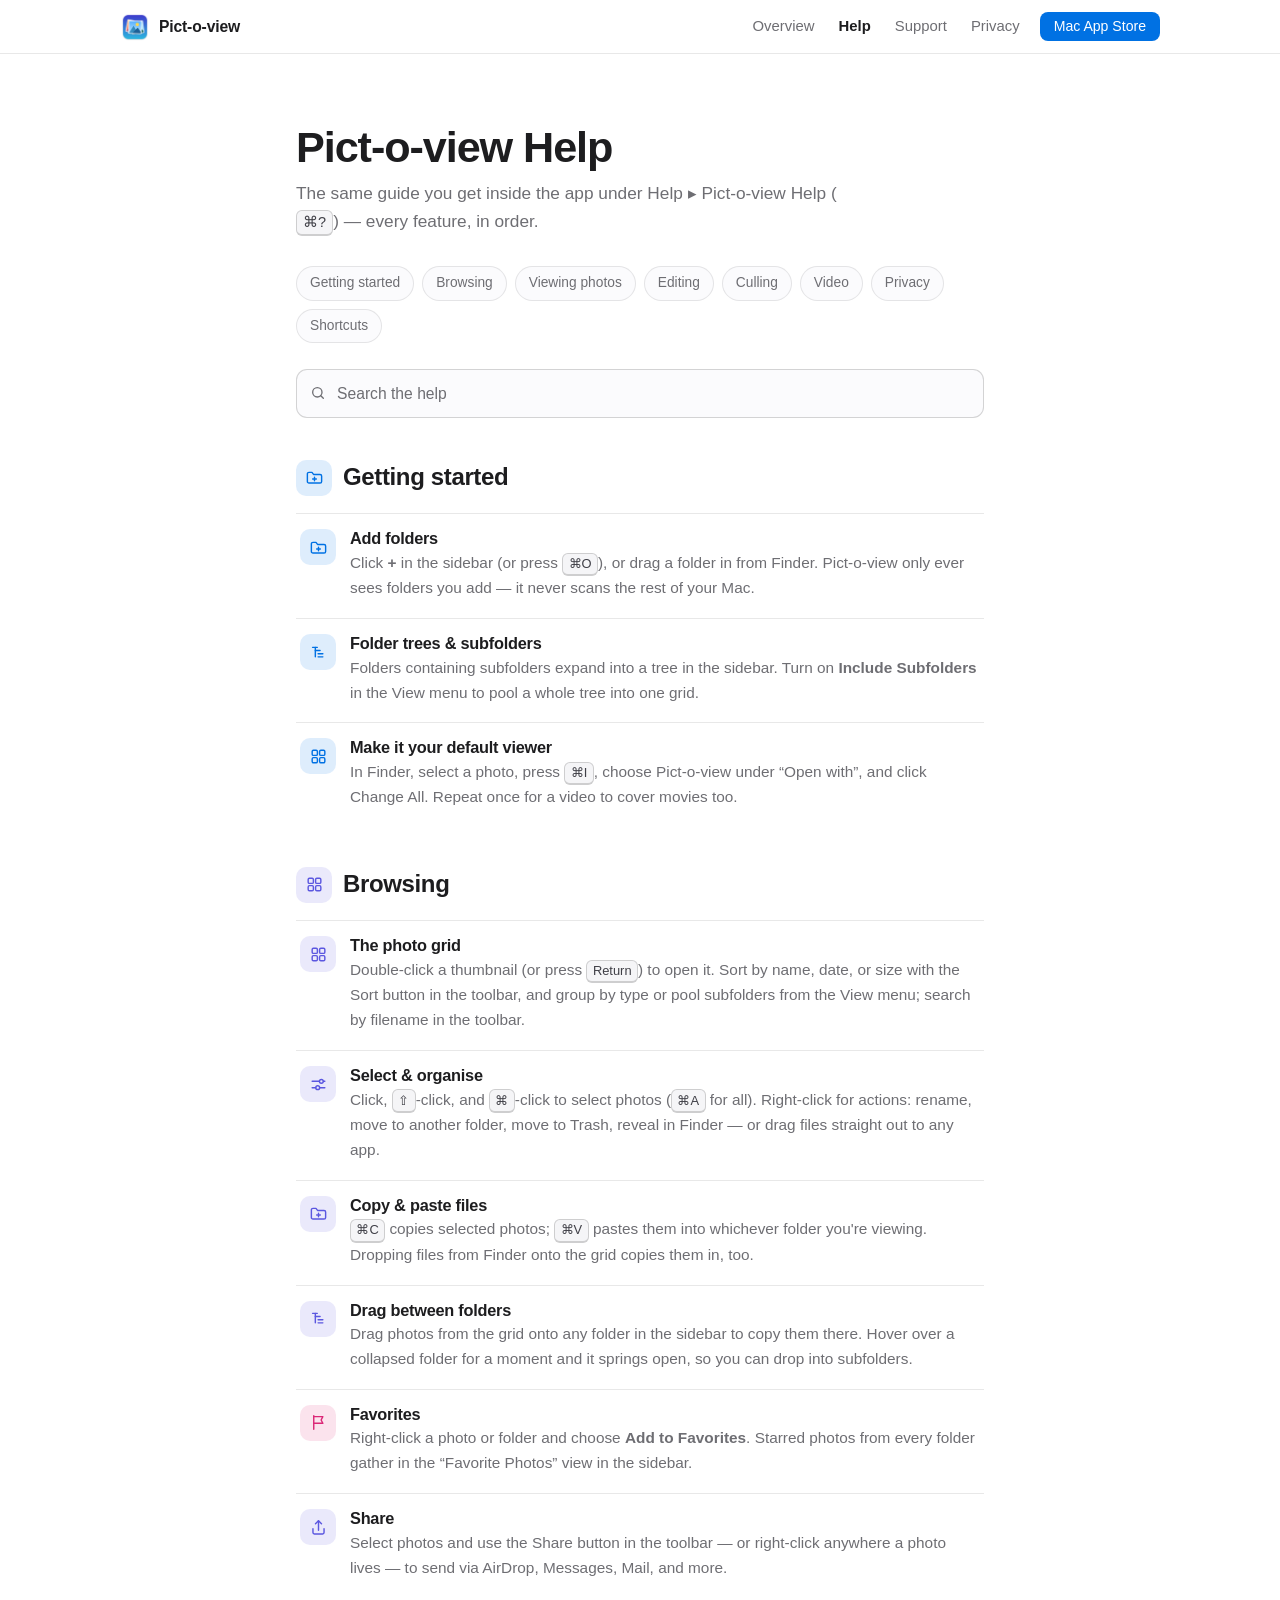
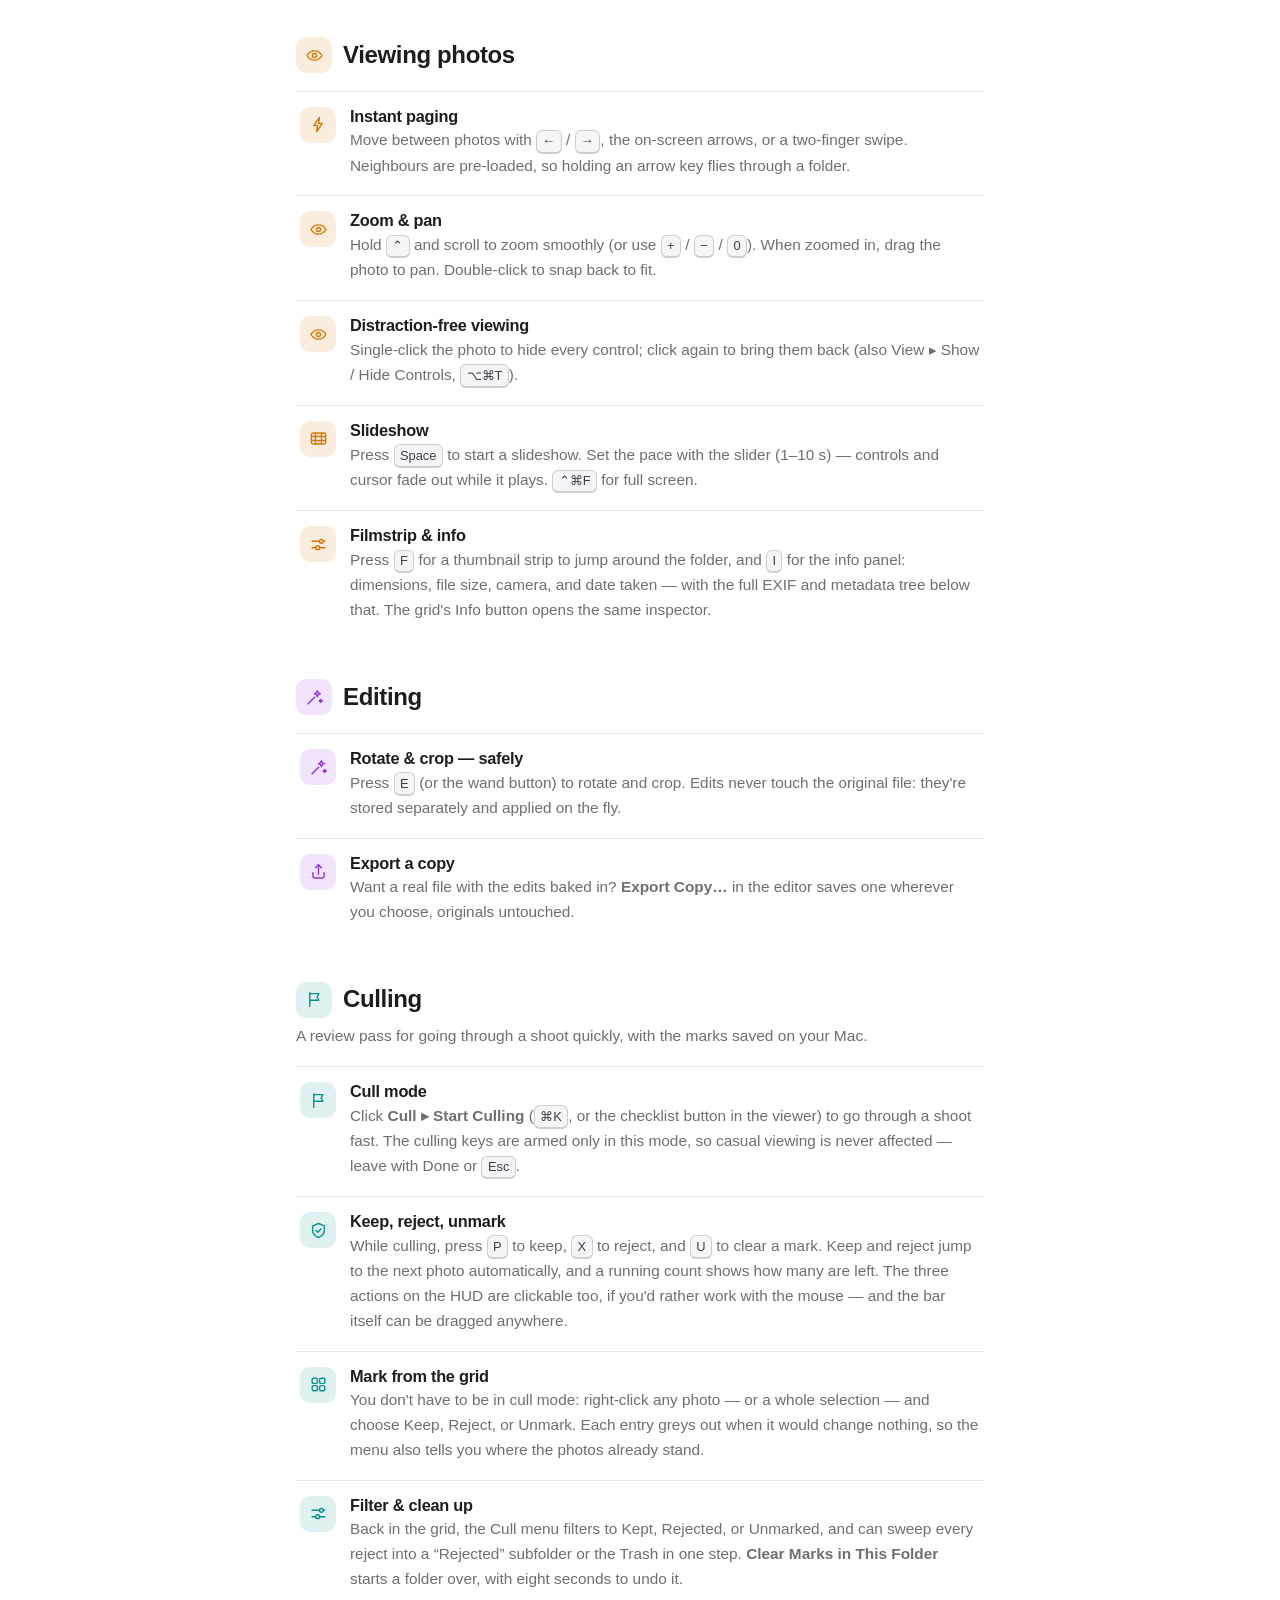
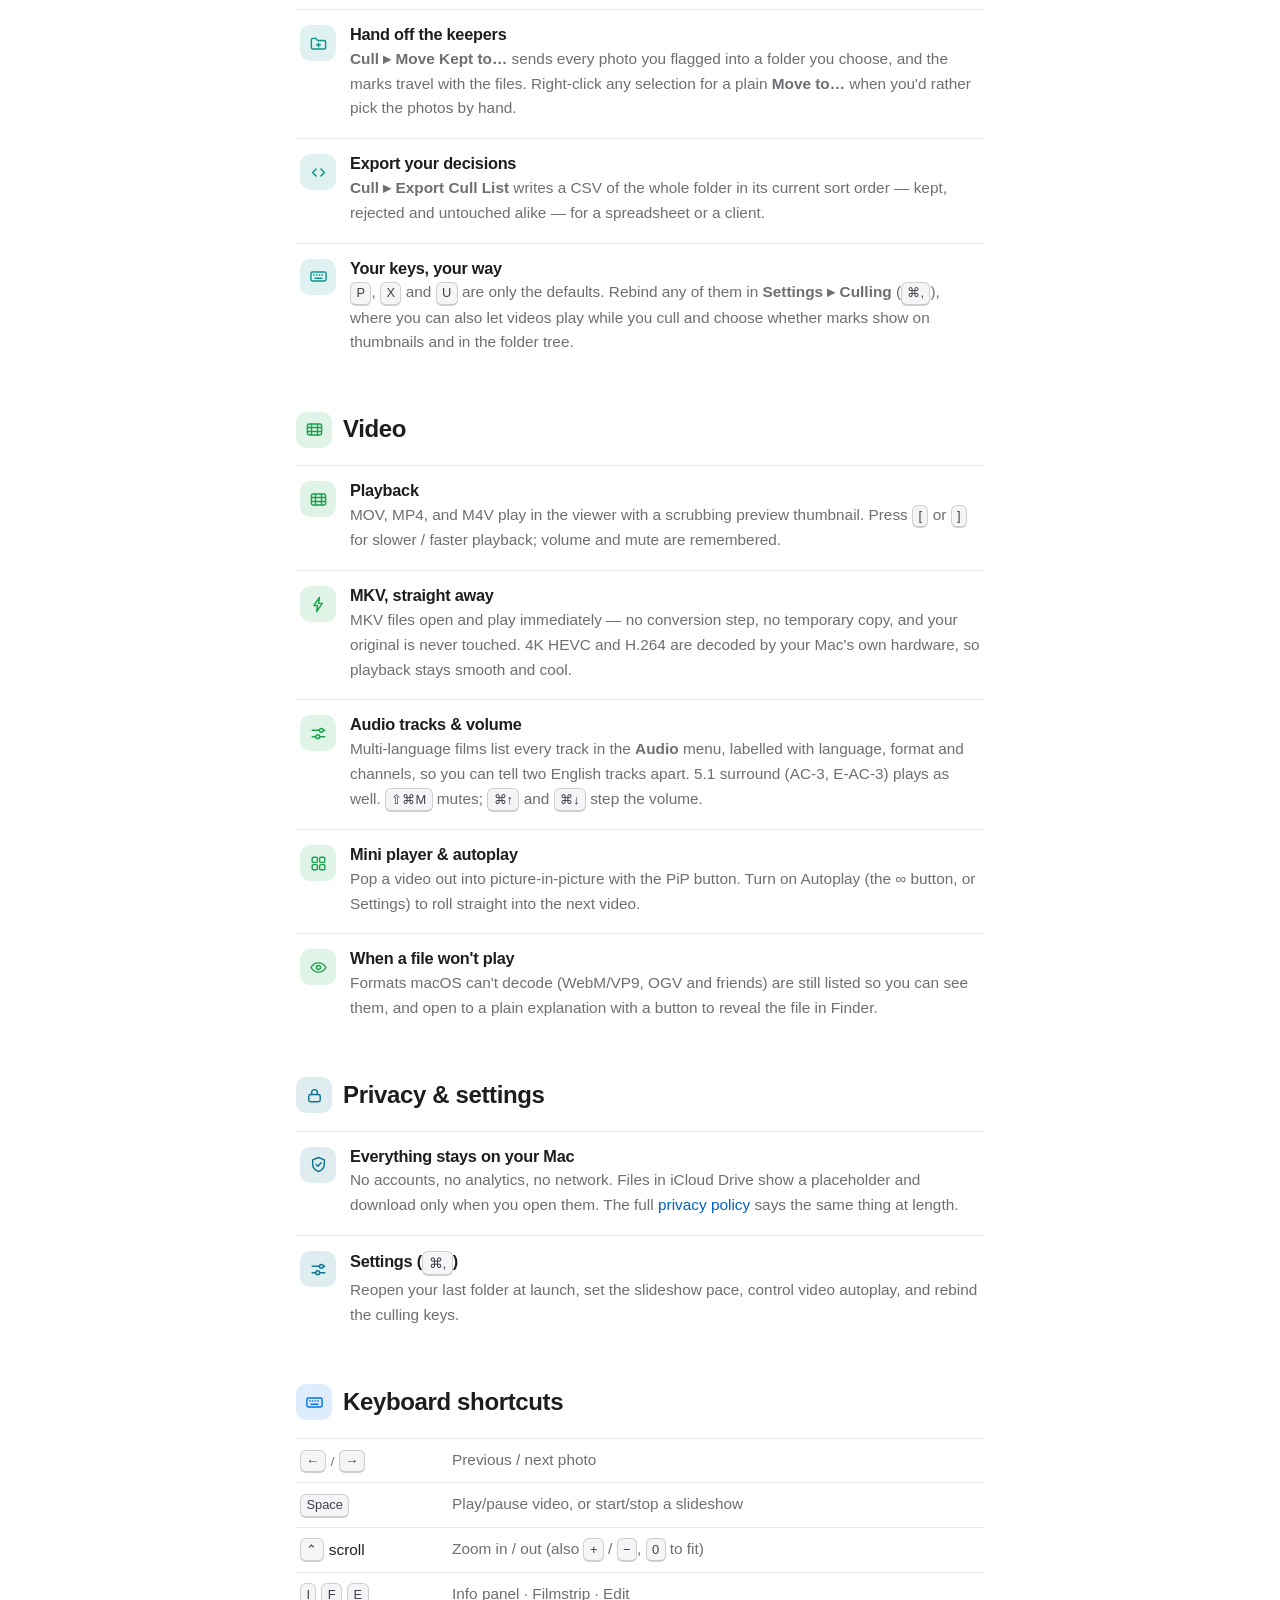
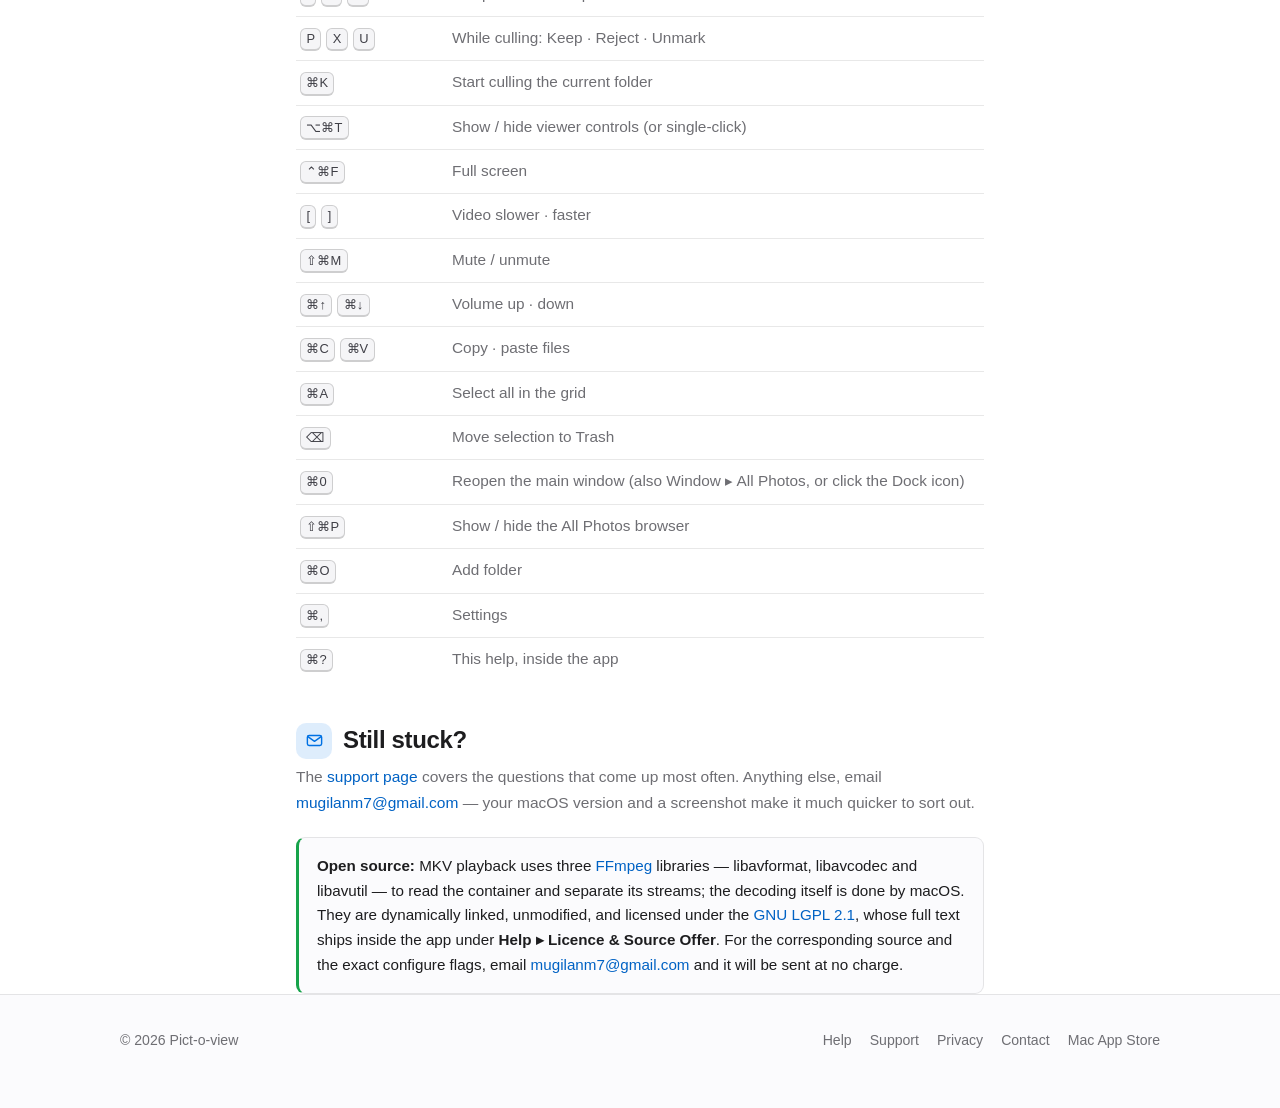
==== commit e79c733c: "Use app icon in header, hero, and favicon" ====
--- a/help.html
+++ b/help.html
@@ -7,6 +7,8 @@
 <meta name="description" content="Everything Pict-o-view does: adding folders, browsing, viewing, non-destructive editing, culling a shoot, video and MKV playback, and the full keyboard shortcut list.">
 <meta name="theme-color" content="#ffffff" media="(prefers-color-scheme: light)">
 <meta name="theme-color" content="#000000" media="(prefers-color-scheme: dark)">
+<link rel="icon" type="image/png" href="images/icon_512x512.png">
+<link rel="apple-touch-icon" href="images/icon_512x512.png">
 <link rel="stylesheet" href="css/site.css">
 </head>
 <body>
@@ -89,7 +91,7 @@
 <header class="site-header">
   <div class="wrap">
     <a class="brand" href="index.html">
-      <span class="brand-mark"><svg aria-hidden="true"><use href="#i-photo"></use></svg></span>
+      <img class="brand-mark" src="images/icon_512x512.png" width="30" height="30" alt="">
       Pict-o-view
     </a>
     <nav class="site-nav" aria-label="Site">
--- a/css/site.css
+++ b/css/site.css
@@ -201,21 +201,13 @@
   text-decoration: none;
 }
 
+/* The app icon already carries its own rounded-square shape and shadow in
+   the PNG, so it drops in as a plain <img> — no background or radius here. */
 .brand-mark {
-  width: 26px;
-  height: 26px;
-  border-radius: 7px;
-  display: grid;
-  place-items: center;
-  color: #fff;
-  background: linear-gradient(145deg, #45b0ff, #0a63d6 55%, #6a4bd6);
-  box-shadow: var(--shadow-sm);
+  width: 30px;
+  height: 30px;
   flex: none;
-}
-
-.brand-mark svg {
-  width: 15px;
-  height: 15px;
+  display: block;
 }
 
 .site-nav {
@@ -308,6 +300,13 @@
 .hero {
   padding: clamp(48px, 9vw, 96px) 0 8px;
   text-align: center;
+}
+
+.hero-icon {
+  width: clamp(88px, 14vw, 120px);
+  height: auto;
+  margin: 0 auto 1.4rem;
+  display: block;
 }
 
 .hero h1 {
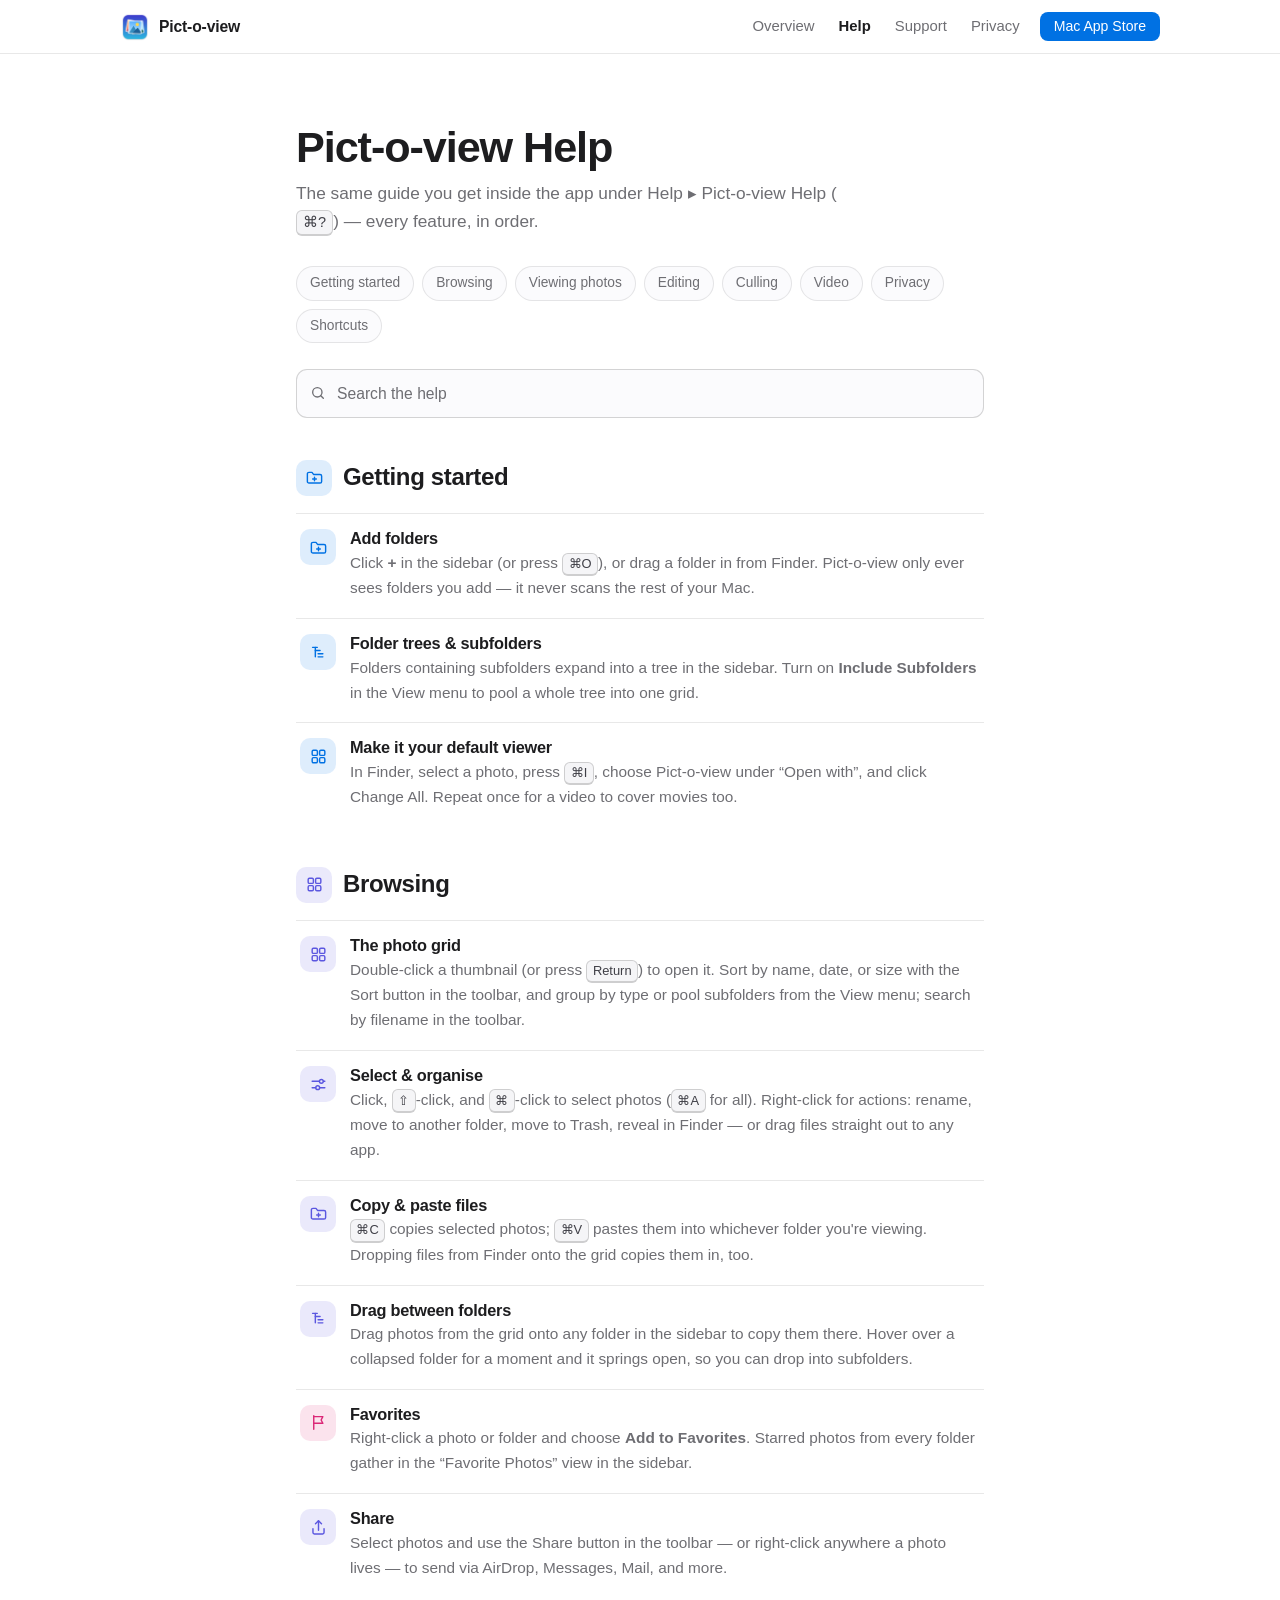
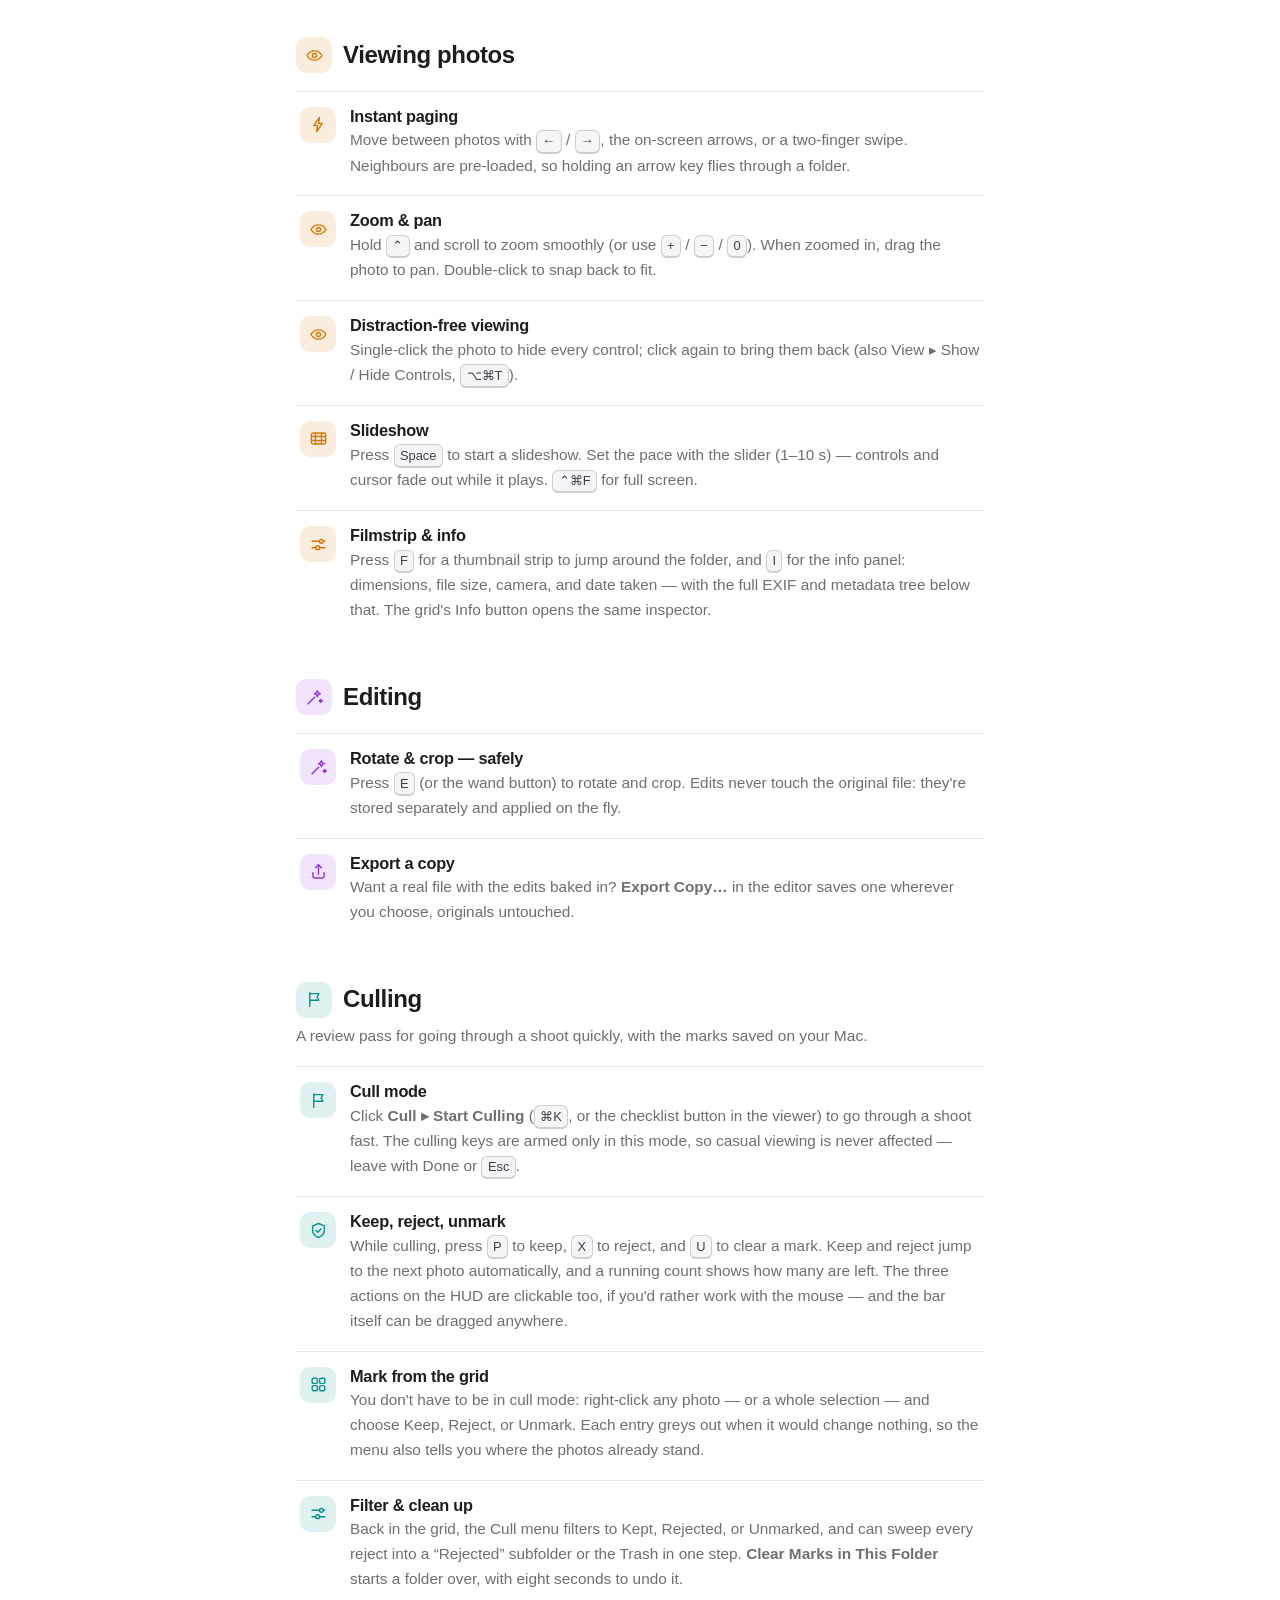
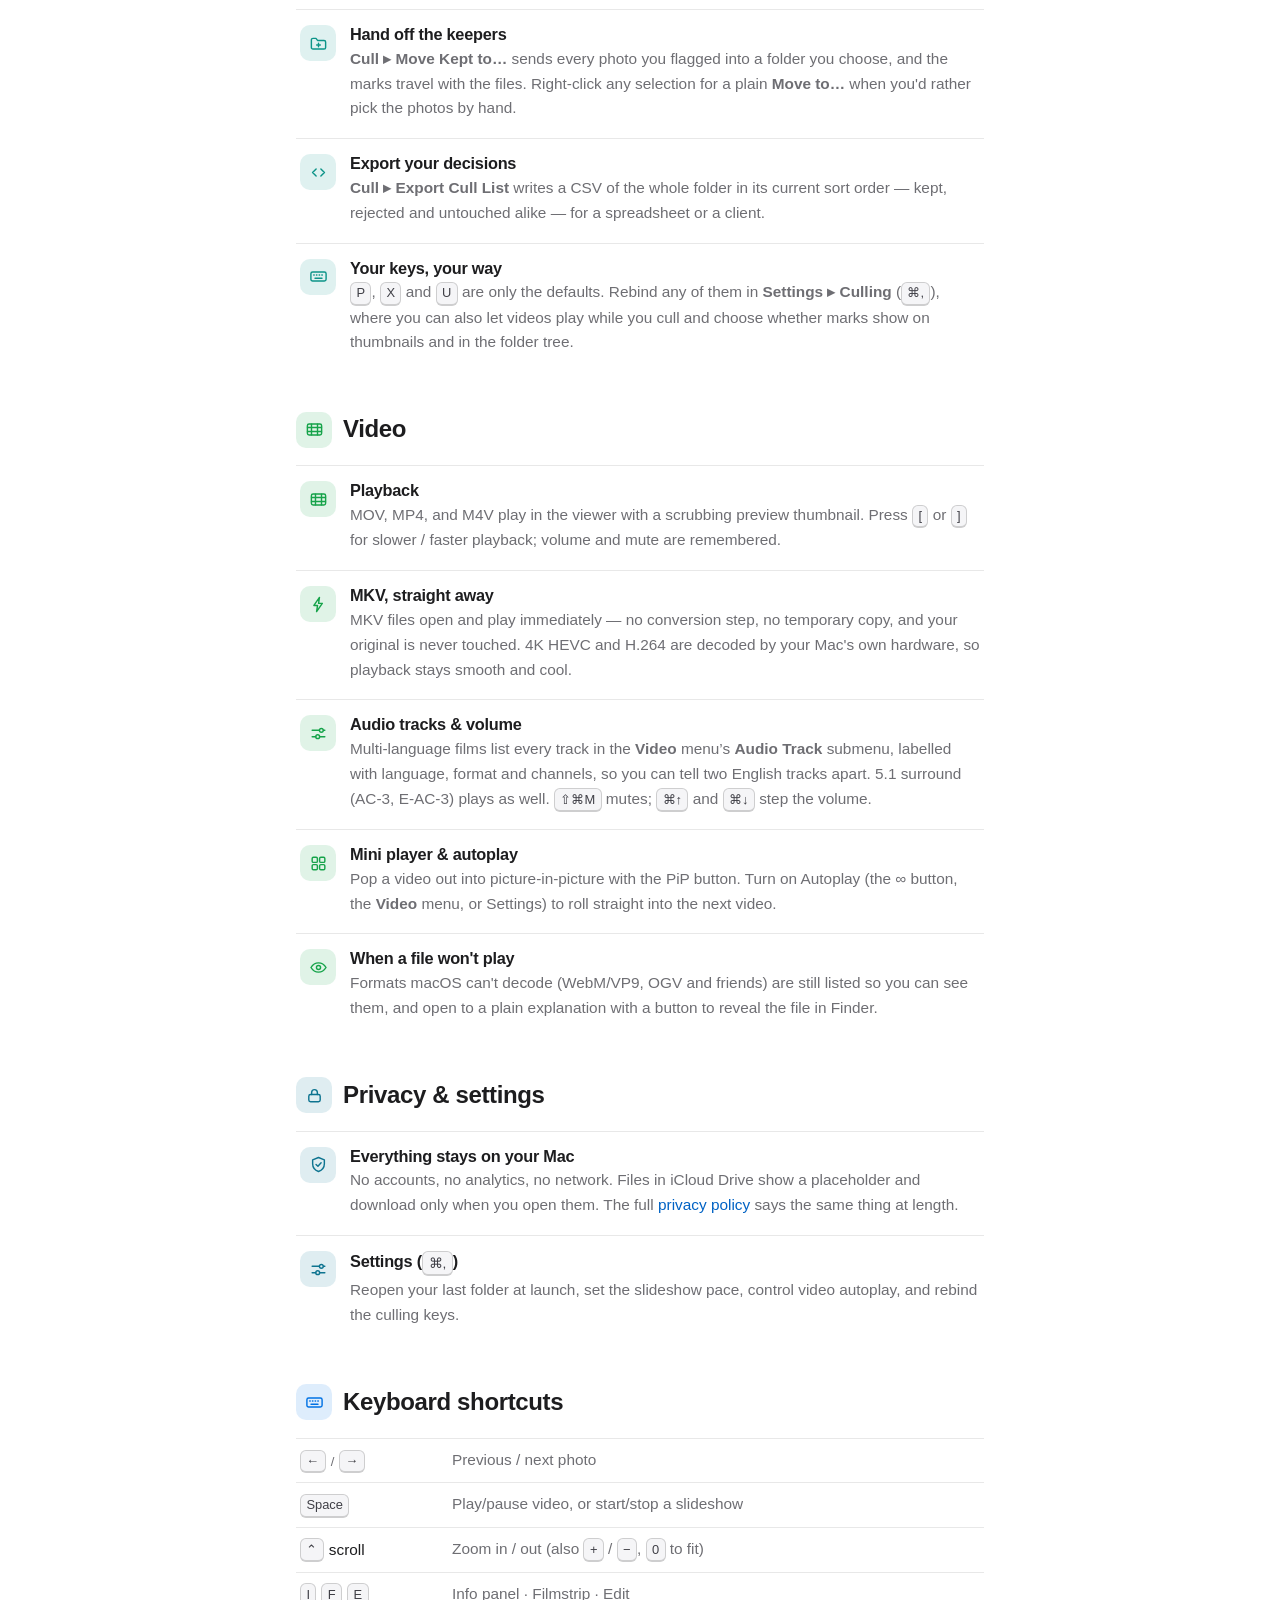
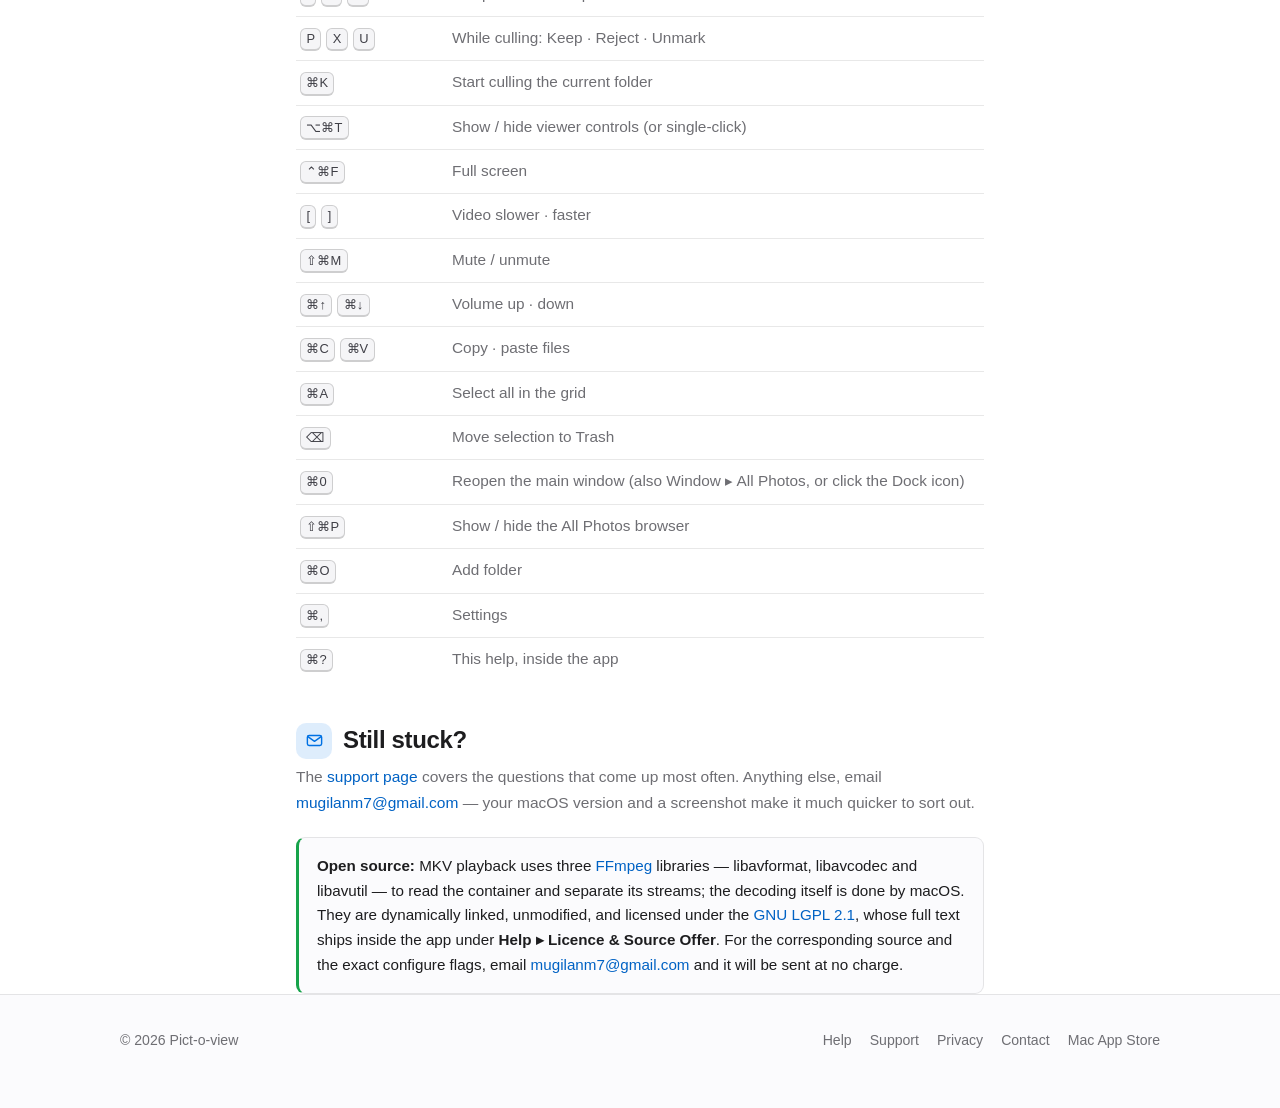
==== commit 0913f812: "1.1 Updates" ====
--- a/help.html
+++ b/help.html
@@ -338,14 +338,14 @@
           <span class="tile t-green"><svg aria-hidden="true"><use href="#i-sliders"></use></svg></span>
           <div>
             <h3>Audio tracks &amp; volume</h3>
-            <p>Multi-language films list every track in the <strong>Audio</strong> menu, labelled with language, format and channels, so you can tell two English tracks apart. 5.1 surround (AC-3, E-AC-3) plays as well. <kbd>⇧⌘M</kbd> mutes; <kbd>⌘↑</kbd> and <kbd>⌘↓</kbd> step the volume.</p>
+            <p>Multi-language films list every track in the <strong>Video</strong> menu’s <strong>Audio Track</strong> submenu, labelled with language, format and channels, so you can tell two English tracks apart. 5.1 surround (AC-3, E-AC-3) plays as well. <kbd>⇧⌘M</kbd> mutes; <kbd>⌘↑</kbd> and <kbd>⌘↓</kbd> step the volume.</p>
           </div>
         </li>
         <li class="feature">
           <span class="tile t-green"><svg aria-hidden="true"><use href="#i-grid"></use></svg></span>
           <div>
             <h3>Mini player &amp; autoplay</h3>
-            <p>Pop a video out into picture-in-picture with the PiP button. Turn on Autoplay (the ∞ button, or Settings) to roll straight into the next video.</p>
+            <p>Pop a video out into picture-in-picture with the PiP button. Turn on Autoplay (the ∞ button, the <strong>Video</strong> menu, or Settings) to roll straight into the next video.</p>
           </div>
         </li>
         <li class="feature">
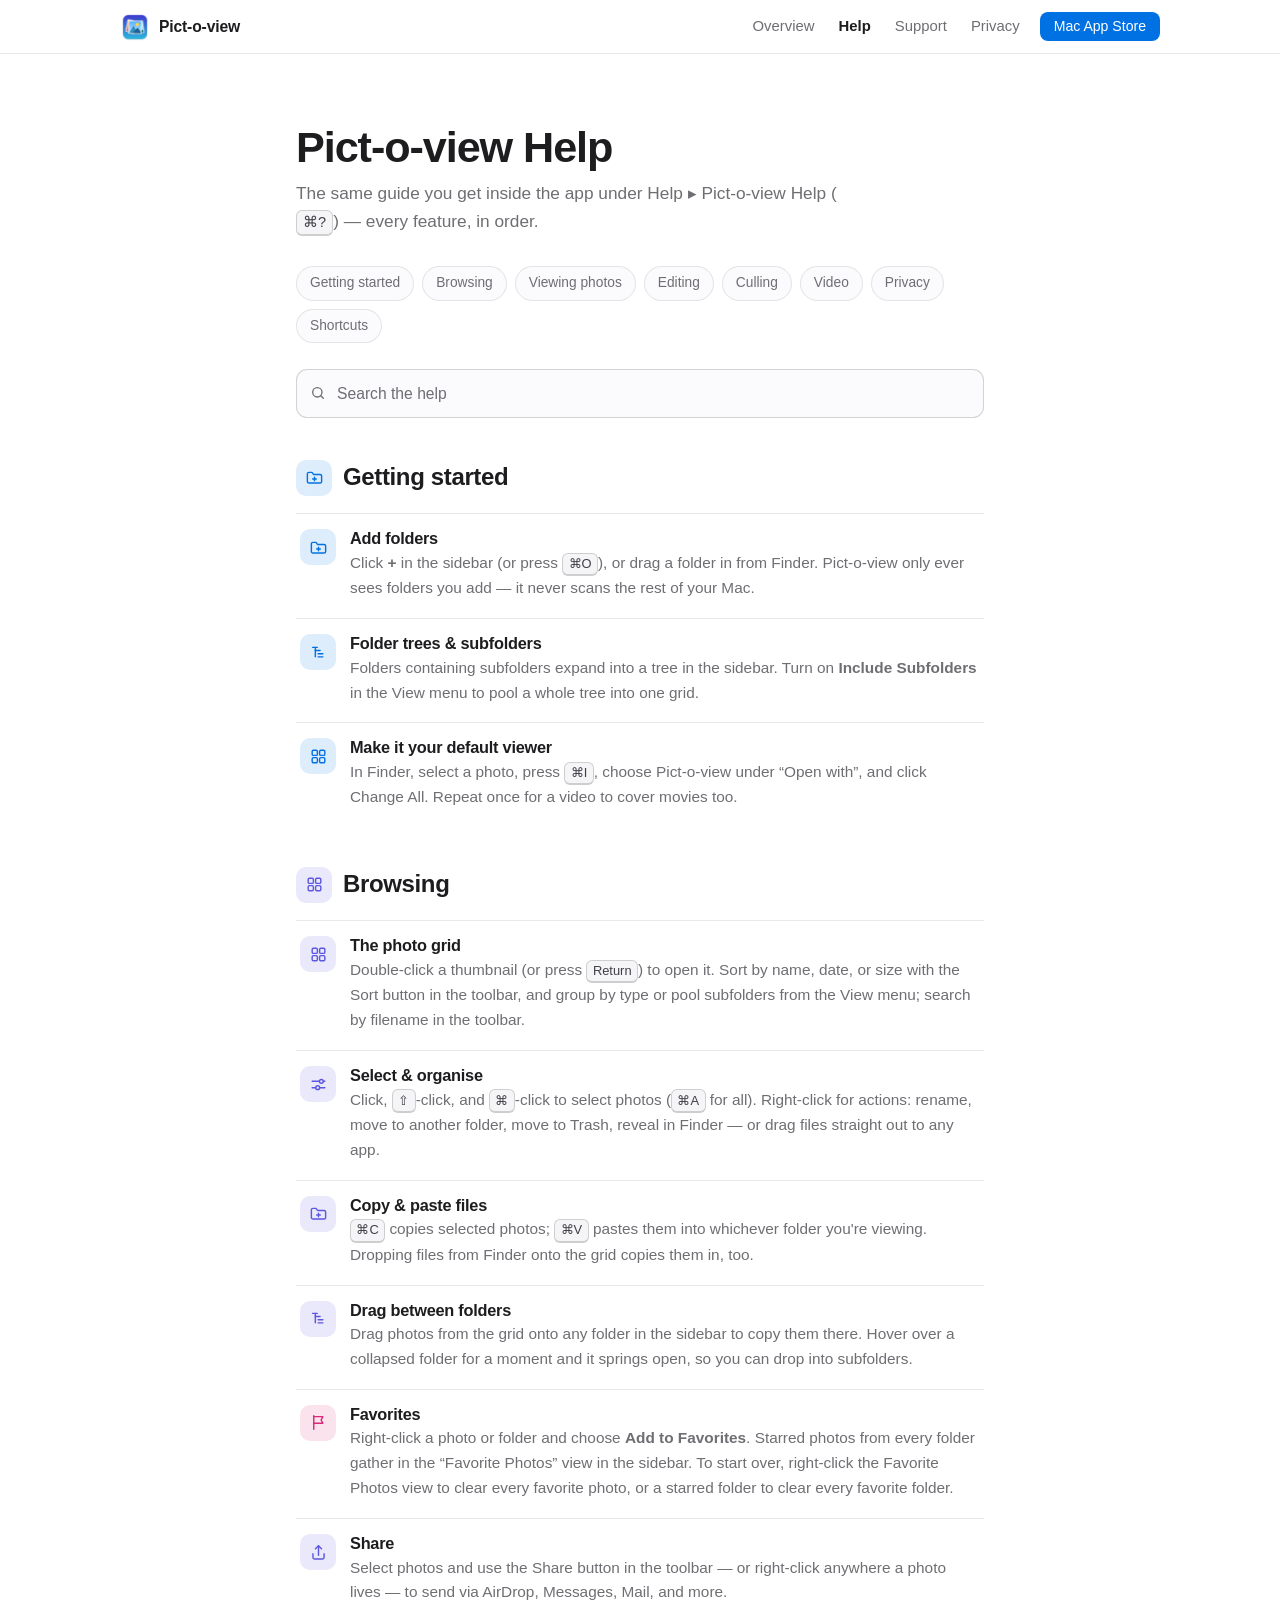
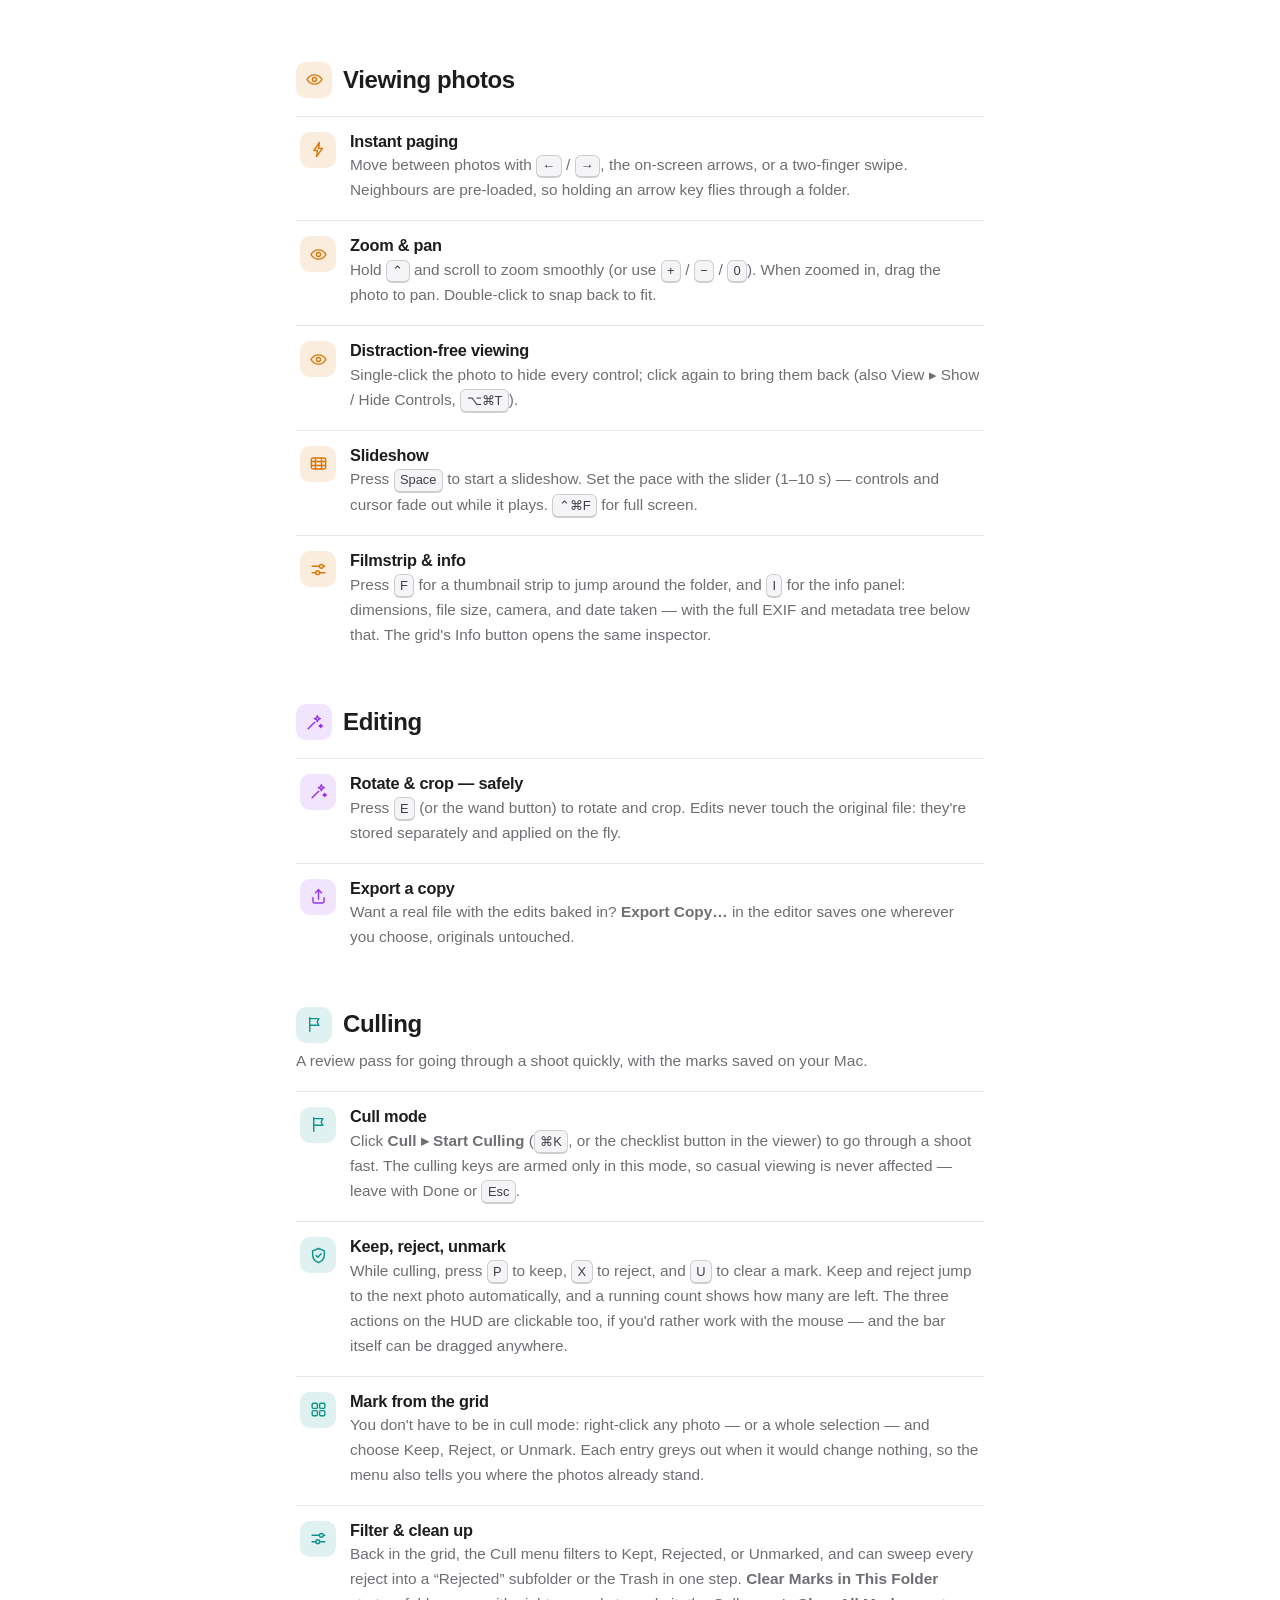
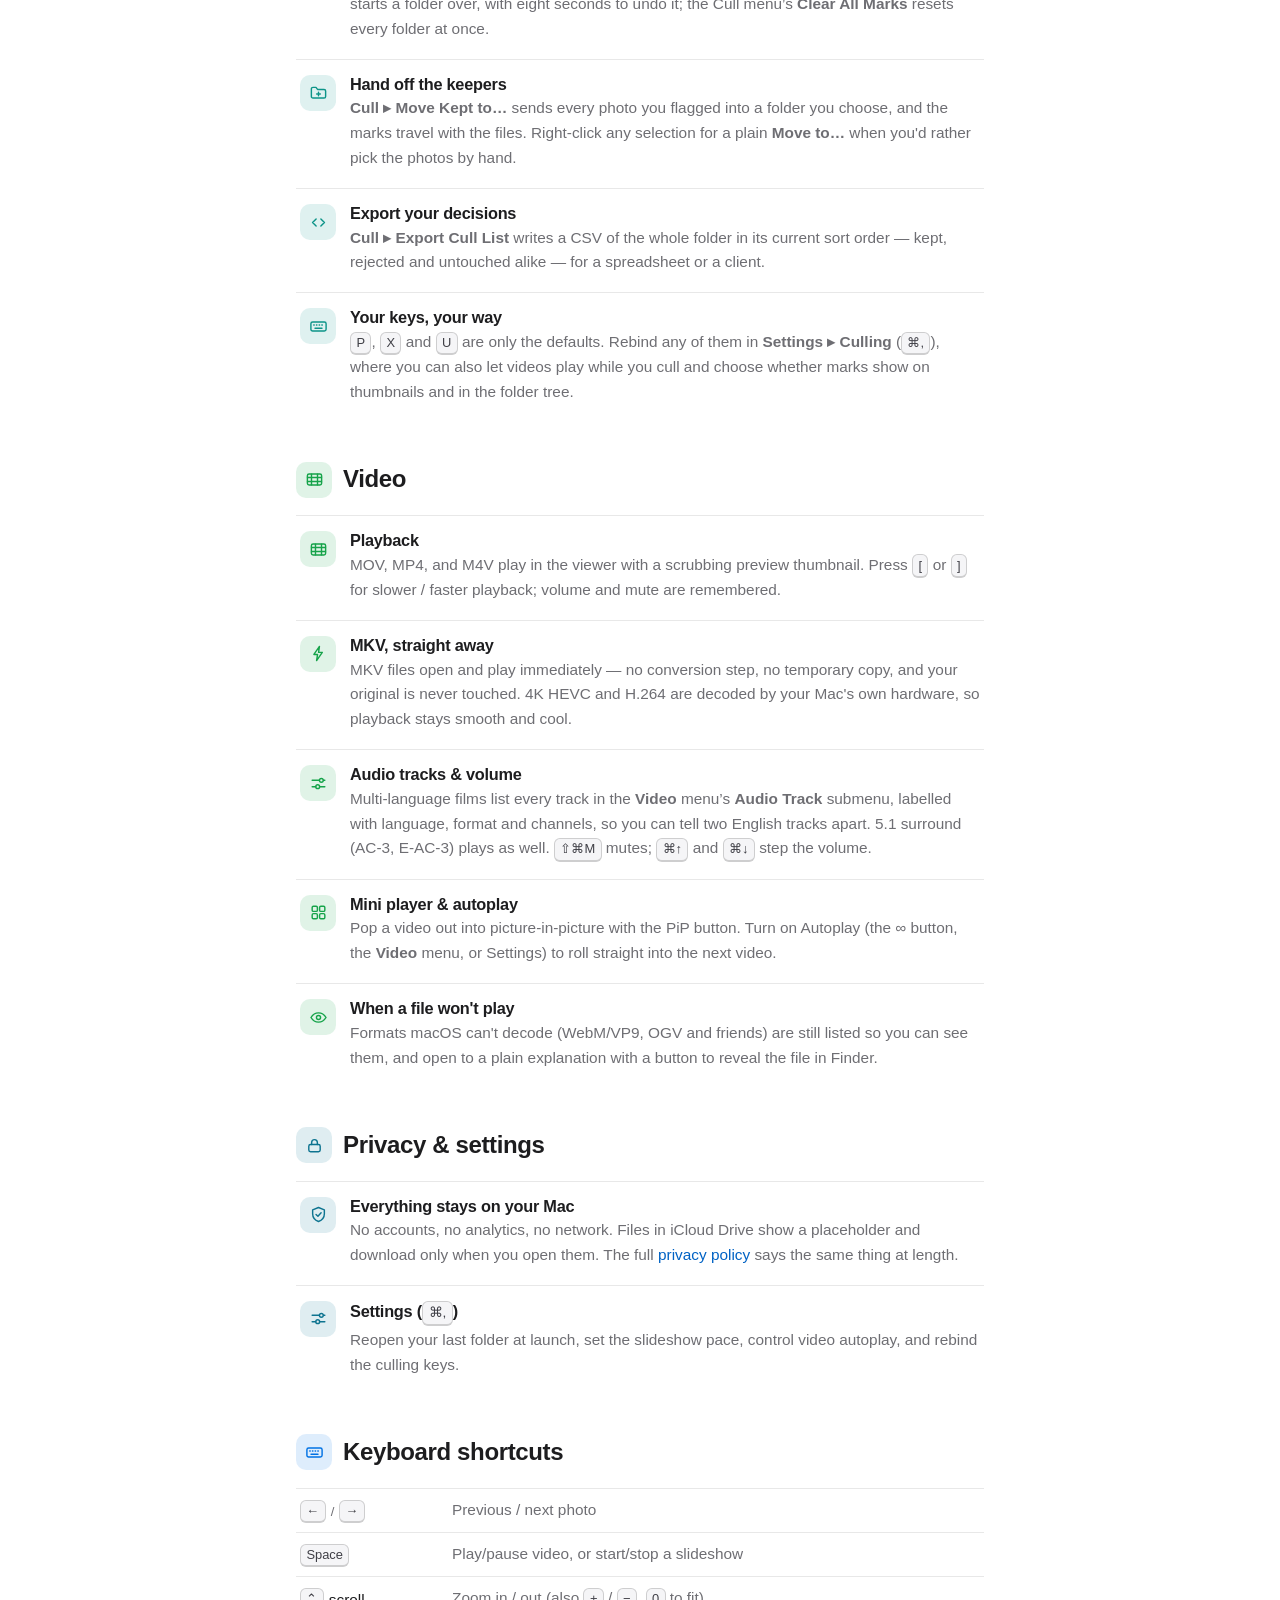
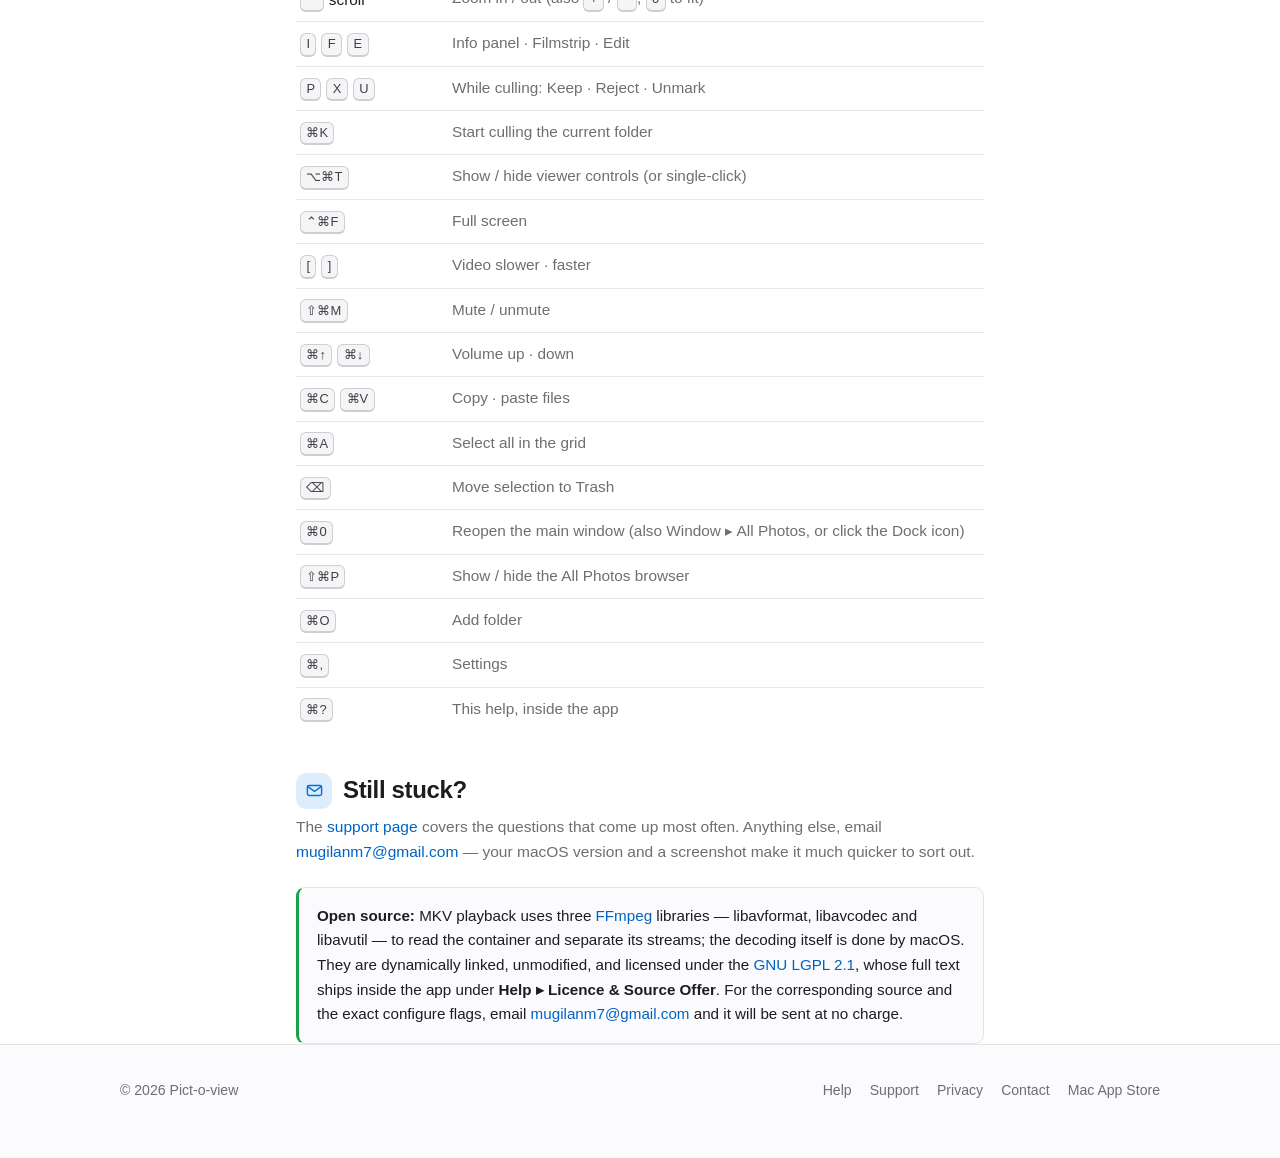
==== commit a05bc657: "Docs: clear-all favorites and Clear All Marks" ====
--- a/help.html
+++ b/help.html
@@ -187,7 +187,7 @@
           <span class="tile t-pink"><svg aria-hidden="true"><use href="#i-flag"></use></svg></span>
           <div>
             <h3>Favorites</h3>
-            <p>Right-click a photo or folder and choose <strong>Add to Favorites</strong>. Starred photos from every folder gather in the “Favorite Photos” view in the sidebar.</p>
+            <p>Right-click a photo or folder and choose <strong>Add to Favorites</strong>. Starred photos from every folder gather in the “Favorite Photos” view in the sidebar. To start over, right-click the Favorite Photos view to clear every favorite photo, or a starred folder to clear every favorite folder.</p>
           </div>
         </li>
         <li class="feature">
@@ -290,7 +290,7 @@
           <span class="tile t-mint"><svg aria-hidden="true"><use href="#i-sliders"></use></svg></span>
           <div>
             <h3>Filter &amp; clean up</h3>
-            <p>Back in the grid, the Cull menu filters to Kept, Rejected, or Unmarked, and can sweep every reject into a “Rejected” subfolder or the Trash in one step. <strong>Clear Marks in This Folder</strong> starts a folder over, with eight seconds to undo it.</p>
+            <p>Back in the grid, the Cull menu filters to Kept, Rejected, or Unmarked, and can sweep every reject into a “Rejected” subfolder or the Trash in one step. <strong>Clear Marks in This Folder</strong> starts a folder over, with eight seconds to undo it; the Cull menu’s <strong>Clear All Marks</strong> resets every folder at once.</p>
           </div>
         </li>
         <li class="feature">
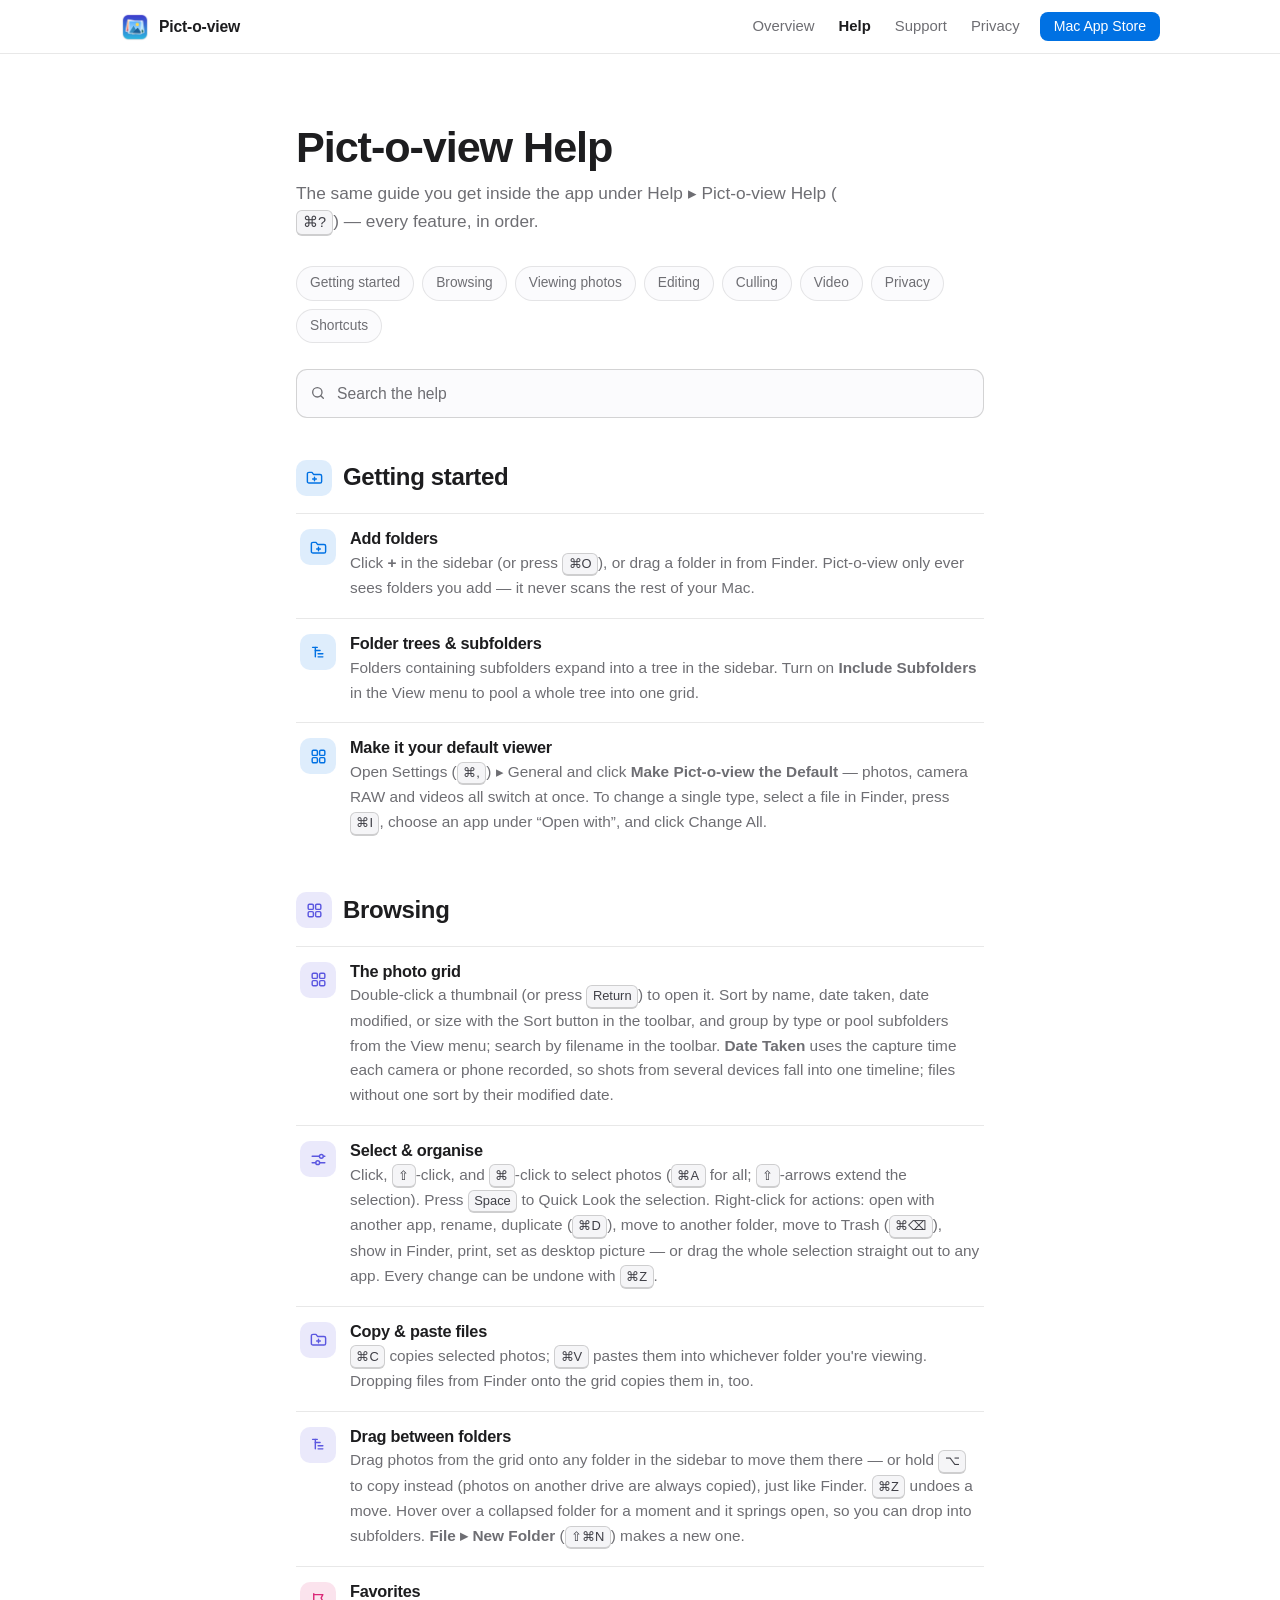
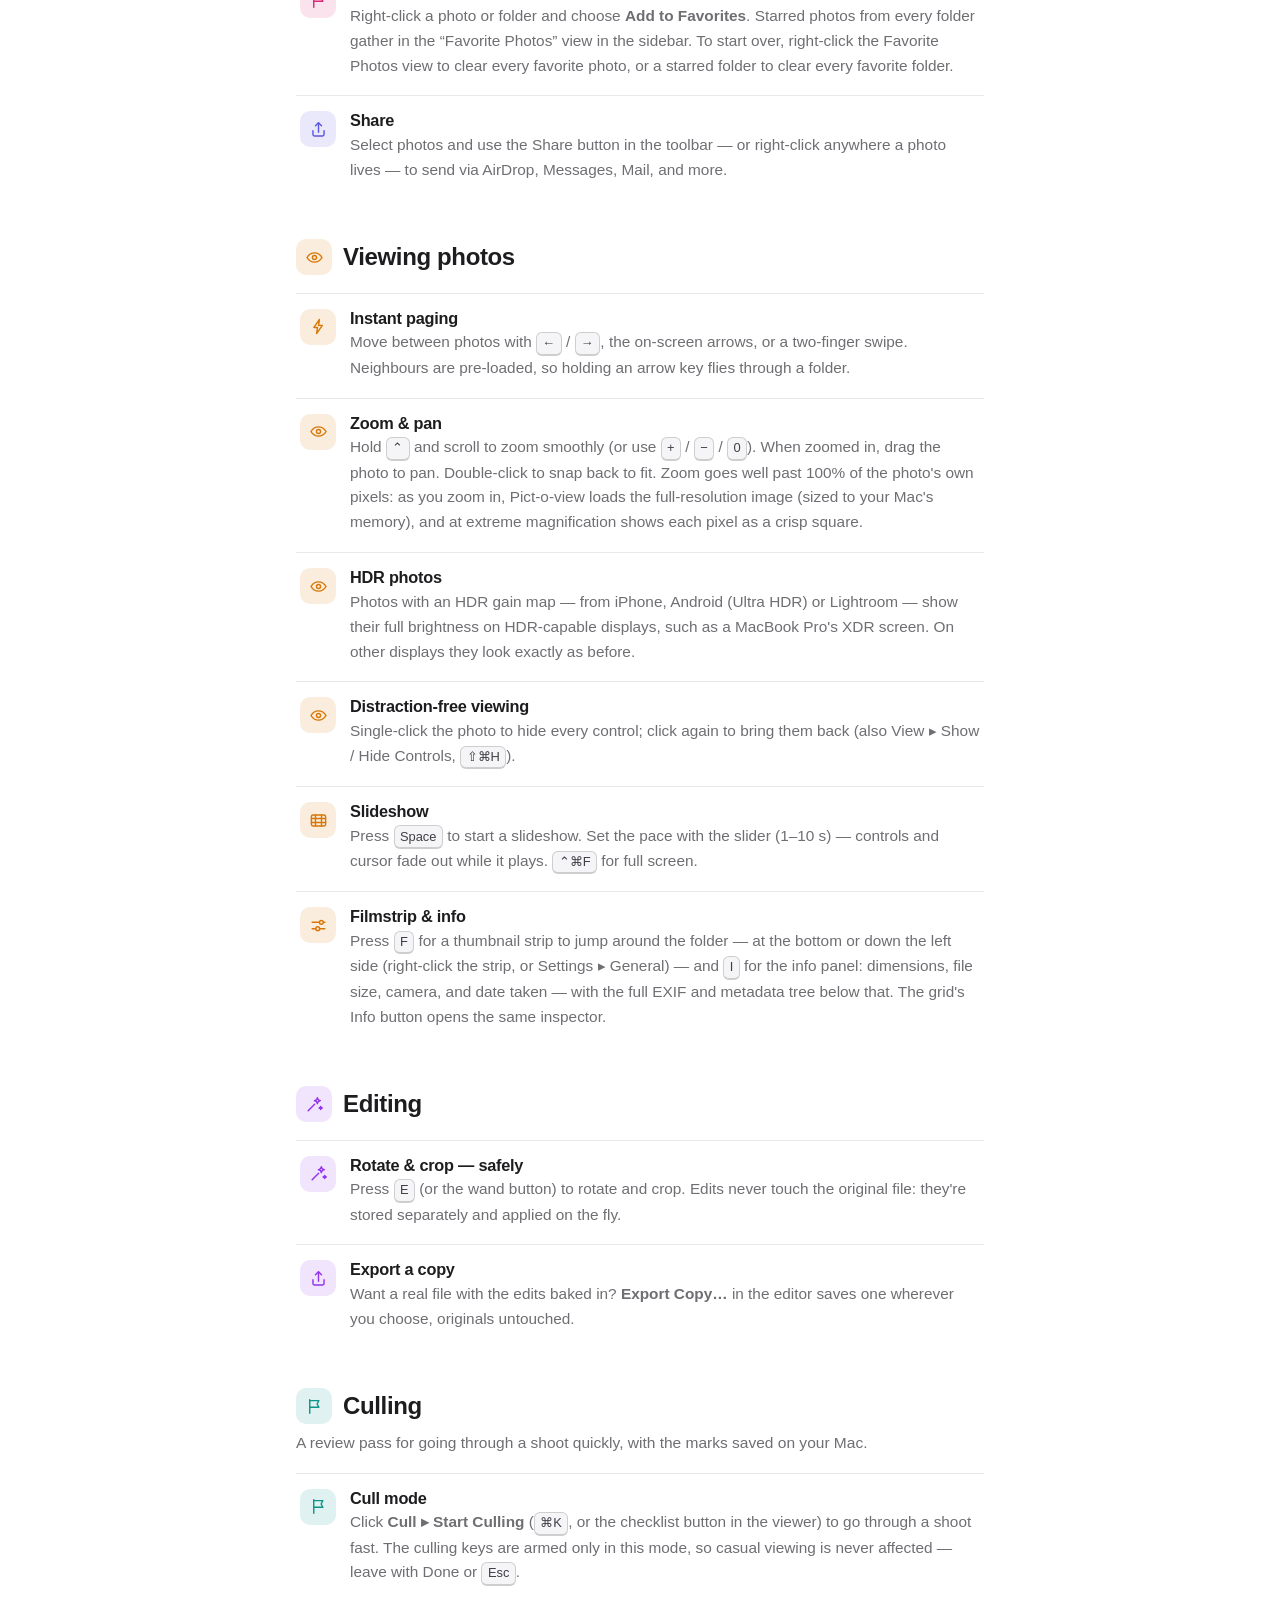
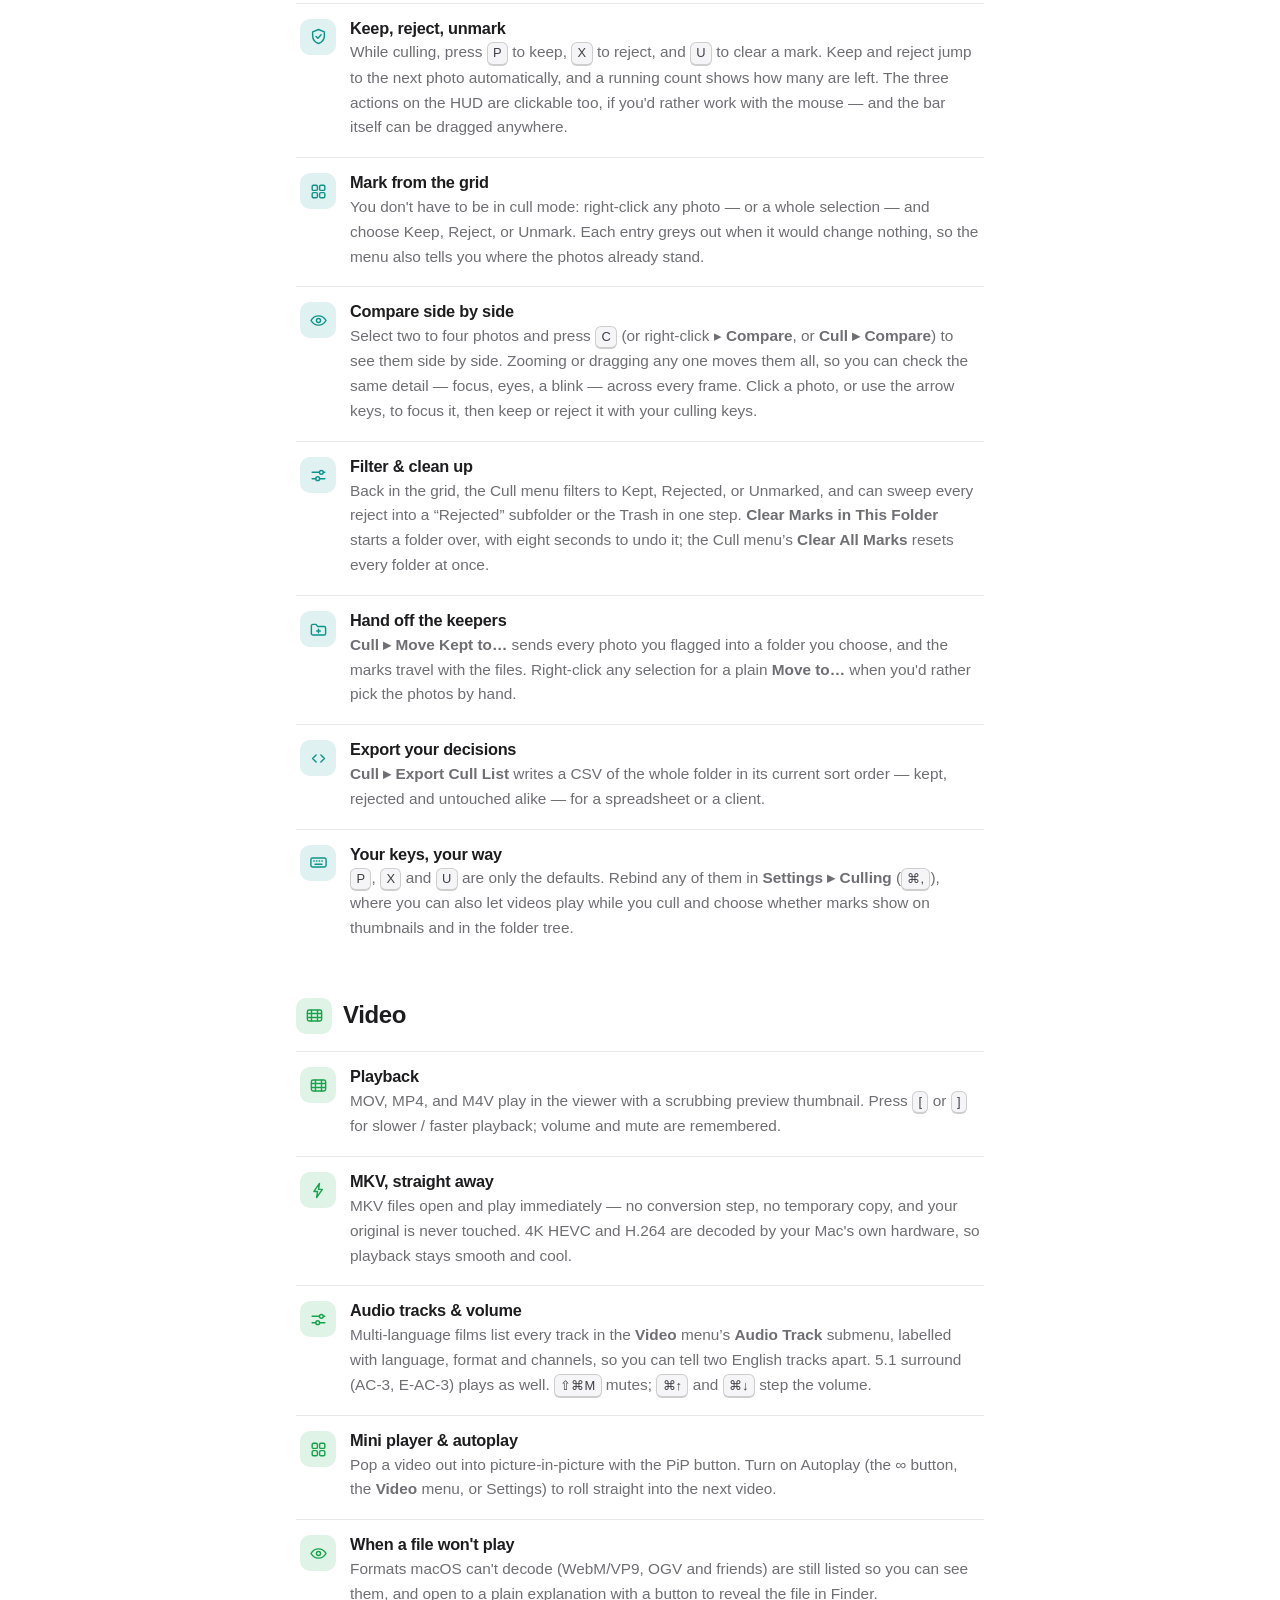
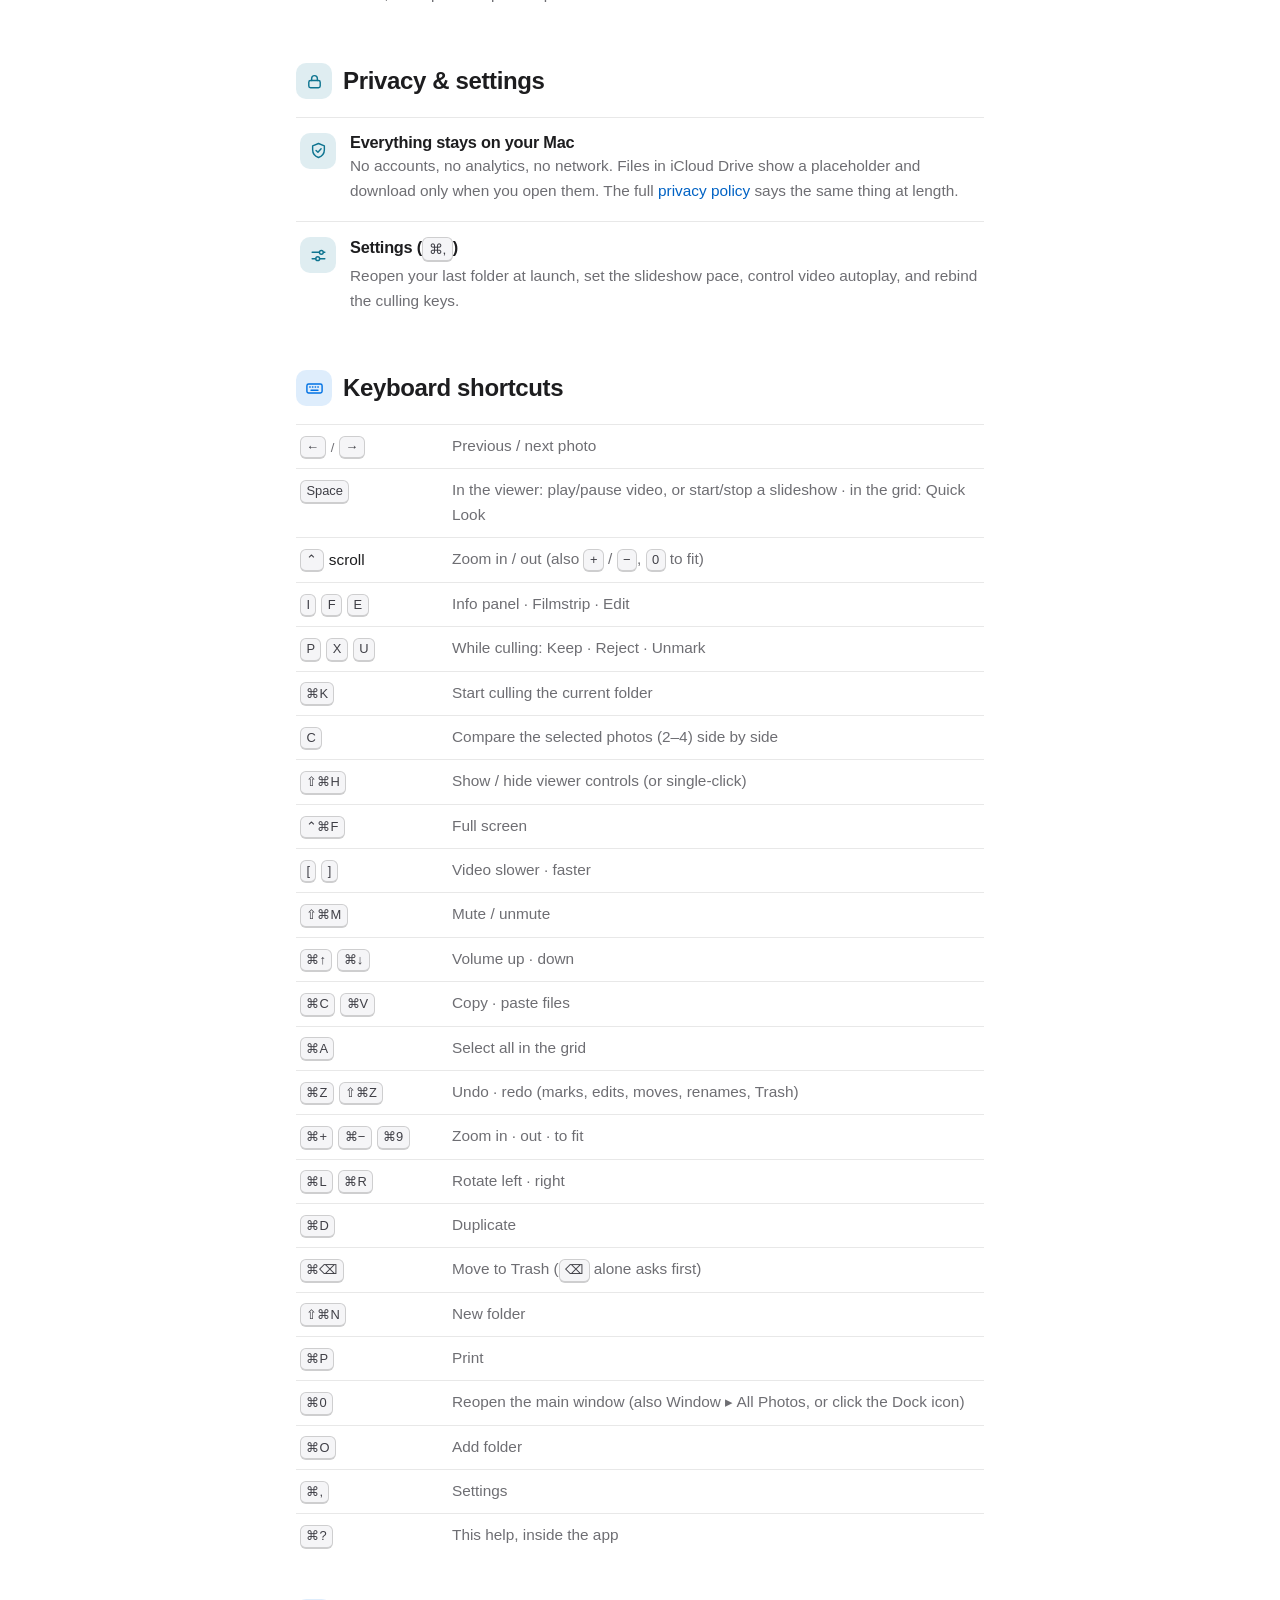
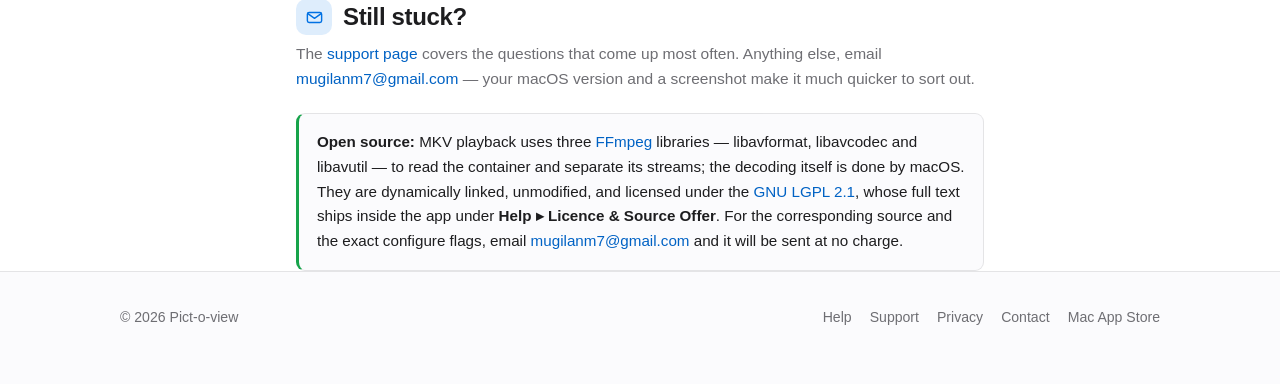
==== commit 8eb458fa: "Help & support for Pict-o-view 1.2 Compare side by side, Date Taken sort, deep zoom to full resoluti" ====
--- a/help.html
+++ b/help.html
@@ -146,7 +146,7 @@
           <span class="tile t-blue"><svg aria-hidden="true"><use href="#i-grid"></use></svg></span>
           <div>
             <h3>Make it your default viewer</h3>
-            <p>In Finder, select a photo, press <kbd>⌘I</kbd>, choose Pict-o-view under “Open with”, and click Change All. Repeat once for a video to cover movies too.</p>
+            <p>Open Settings (<kbd>⌘,</kbd>) ▸ General and click <strong>Make Pict-o-view the Default</strong> — photos, camera RAW and videos all switch at once. To change a single type, select a file in Finder, press <kbd>⌘I</kbd>, choose an app under “Open with”, and click Change All.</p>
           </div>
         </li>
       </ul>
@@ -159,14 +159,14 @@
           <span class="tile t-indigo"><svg aria-hidden="true"><use href="#i-grid"></use></svg></span>
           <div>
             <h3>The photo grid</h3>
-            <p>Double-click a thumbnail (or press <kbd>Return</kbd>) to open it. Sort by name, date, or size with the Sort button in the toolbar, and group by type or pool subfolders from the View menu; search by filename in the toolbar.</p>
+            <p>Double-click a thumbnail (or press <kbd>Return</kbd>) to open it. Sort by name, date taken, date modified, or size with the Sort button in the toolbar, and group by type or pool subfolders from the View menu; search by filename in the toolbar. <strong>Date Taken</strong> uses the capture time each camera or phone recorded, so shots from several devices fall into one timeline; files without one sort by their modified date.</p>
           </div>
         </li>
         <li class="feature">
           <span class="tile t-indigo"><svg aria-hidden="true"><use href="#i-sliders"></use></svg></span>
           <div>
             <h3>Select &amp; organise</h3>
-            <p>Click, <kbd>⇧</kbd>-click, and <kbd>⌘</kbd>-click to select photos (<kbd>⌘A</kbd> for all). Right-click for actions: rename, move to another folder, move to Trash, reveal in Finder — or drag files straight out to any app.</p>
+            <p>Click, <kbd>⇧</kbd>-click, and <kbd>⌘</kbd>-click to select photos (<kbd>⌘A</kbd> for all; <kbd>⇧</kbd>-arrows extend the selection). Press <kbd>Space</kbd> to Quick Look the selection. Right-click for actions: open with another app, rename, duplicate (<kbd>⌘D</kbd>), move to another folder, move to Trash (<kbd>⌘⌫</kbd>), show in Finder, print, set as desktop picture — or drag the whole selection straight out to any app. Every change can be undone with <kbd>⌘Z</kbd>.</p>
           </div>
         </li>
         <li class="feature">
@@ -180,7 +180,7 @@
           <span class="tile t-indigo"><svg aria-hidden="true"><use href="#i-tree"></use></svg></span>
           <div>
             <h3>Drag between folders</h3>
-            <p>Drag photos from the grid onto any folder in the sidebar to copy them there. Hover over a collapsed folder for a moment and it springs open, so you can drop into subfolders.</p>
+            <p>Drag photos from the grid onto any folder in the sidebar to move them there — or hold <kbd>⌥</kbd> to copy instead (photos on another drive are always copied), just like Finder. <kbd>⌘Z</kbd> undoes a move. Hover over a collapsed folder for a moment and it springs open, so you can drop into subfolders. <strong>File ▸ New Folder</strong> (<kbd>⇧⌘N</kbd>) makes a new one.</p>
           </div>
         </li>
         <li class="feature">
@@ -214,14 +214,21 @@
           <span class="tile t-orange"><svg aria-hidden="true"><use href="#i-eye"></use></svg></span>
           <div>
             <h3>Zoom &amp; pan</h3>
-            <p>Hold <kbd>⌃</kbd> and scroll to zoom smoothly (or use <kbd>+</kbd> / <kbd>−</kbd> / <kbd>0</kbd>). When zoomed in, drag the photo to pan. Double-click to snap back to fit.</p>
+            <p>Hold <kbd>⌃</kbd> and scroll to zoom smoothly (or use <kbd>+</kbd> / <kbd>−</kbd> / <kbd>0</kbd>). When zoomed in, drag the photo to pan. Double-click to snap back to fit. Zoom goes well past 100% of the photo's own pixels: as you zoom in, Pict-o-view loads the full-resolution image (sized to your Mac's memory), and at extreme magnification shows each pixel as a crisp square.</p>
           </div>
         </li>
         <li class="feature">
           <span class="tile t-orange"><svg aria-hidden="true"><use href="#i-eye"></use></svg></span>
           <div>
+            <h3>HDR photos</h3>
+            <p>Photos with an HDR gain map — from iPhone, Android (Ultra HDR) or Lightroom — show their full brightness on HDR-capable displays, such as a MacBook Pro's XDR screen. On other displays they look exactly as before.</p>
+          </div>
+        </li>
+        <li class="feature">
+          <span class="tile t-orange"><svg aria-hidden="true"><use href="#i-eye"></use></svg></span>
+          <div>
             <h3>Distraction-free viewing</h3>
-            <p>Single-click the photo to hide every control; click again to bring them back (also View ▸ Show / Hide Controls, <kbd>⌥⌘T</kbd>).</p>
+            <p>Single-click the photo to hide every control; click again to bring them back (also View ▸ Show / Hide Controls, <kbd>⇧⌘H</kbd>).</p>
           </div>
         </li>
         <li class="feature">
@@ -235,7 +242,7 @@
           <span class="tile t-orange"><svg aria-hidden="true"><use href="#i-sliders"></use></svg></span>
           <div>
             <h3>Filmstrip &amp; info</h3>
-            <p>Press <kbd>F</kbd> for a thumbnail strip to jump around the folder, and <kbd>I</kbd> for the info panel: dimensions, file size, camera, and date taken — with the full EXIF and metadata tree below that. The grid's Info button opens the same inspector.</p>
+            <p>Press <kbd>F</kbd> for a thumbnail strip to jump around the folder — at the bottom or down the left side (right-click the strip, or Settings ▸ General) — and <kbd>I</kbd> for the info panel: dimensions, file size, camera, and date taken — with the full EXIF and metadata tree below that. The grid's Info button opens the same inspector.</p>
           </div>
         </li>
       </ul>
@@ -284,6 +291,13 @@
           <div>
             <h3>Mark from the grid</h3>
             <p>You don't have to be in cull mode: right-click any photo — or a whole selection — and choose Keep, Reject, or Unmark. Each entry greys out when it would change nothing, so the menu also tells you where the photos already stand.</p>
+          </div>
+        </li>
+        <li class="feature">
+          <span class="tile t-mint"><svg aria-hidden="true"><use href="#i-eye"></use></svg></span>
+          <div>
+            <h3>Compare side by side</h3>
+            <p>Select two to four photos and press <kbd>C</kbd> (or right-click ▸ <strong>Compare</strong>, or <strong>Cull ▸ Compare</strong>) to see them side by side. Zooming or dragging any one moves them all, so you can check the same detail — focus, eyes, a blink — across every frame. Click a photo, or use the arrow keys, to focus it, then keep or reject it with your culling keys.</p>
           </div>
         </li>
         <li class="feature">
@@ -382,21 +396,27 @@
       <h2><span class="tile t-blue"><svg aria-hidden="true"><use href="#i-keyboard"></use></svg></span> Keyboard shortcuts</h2>
       <div class="keys">
         <div class="krow"><span><kbd>←</kbd><span class="sep">/</span><kbd>→</kbd></span><span>Previous / next photo</span></div>
-        <div class="krow"><span><kbd>Space</kbd></span><span>Play/pause video, or start/stop a slideshow</span></div>
+        <div class="krow"><span><kbd>Space</kbd></span><span>In the viewer: play/pause video, or start/stop a slideshow · in the grid: Quick Look</span></div>
         <div class="krow"><span><kbd>⌃</kbd> scroll</span><span>Zoom in / out (also <kbd>+</kbd> / <kbd>−</kbd>, <kbd>0</kbd> to fit)</span></div>
         <div class="krow"><span><kbd>I</kbd><kbd>F</kbd><kbd>E</kbd></span><span>Info panel · Filmstrip · Edit</span></div>
         <div class="krow"><span><kbd>P</kbd><kbd>X</kbd><kbd>U</kbd></span><span>While culling: Keep · Reject · Unmark</span></div>
         <div class="krow"><span><kbd>⌘K</kbd></span><span>Start culling the current folder</span></div>
-        <div class="krow"><span><kbd>⌥⌘T</kbd></span><span>Show / hide viewer controls (or single-click)</span></div>
+        <div class="krow"><span><kbd>C</kbd></span><span>Compare the selected photos (2–4) side by side</span></div>
+        <div class="krow"><span><kbd>⇧⌘H</kbd></span><span>Show / hide viewer controls (or single-click)</span></div>
         <div class="krow"><span><kbd>⌃⌘F</kbd></span><span>Full screen</span></div>
         <div class="krow"><span><kbd>[</kbd><kbd>]</kbd></span><span>Video slower · faster</span></div>
         <div class="krow"><span><kbd>⇧⌘M</kbd></span><span>Mute / unmute</span></div>
         <div class="krow"><span><kbd>⌘↑</kbd><kbd>⌘↓</kbd></span><span>Volume up · down</span></div>
         <div class="krow"><span><kbd>⌘C</kbd><kbd>⌘V</kbd></span><span>Copy · paste files</span></div>
         <div class="krow"><span><kbd>⌘A</kbd></span><span>Select all in the grid</span></div>
-        <div class="krow"><span><kbd>⌫</kbd></span><span>Move selection to Trash</span></div>
+        <div class="krow"><span><kbd>⌘Z</kbd><kbd>⇧⌘Z</kbd></span><span>Undo · redo (marks, edits, moves, renames, Trash)</span></div>
+        <div class="krow"><span><kbd>⌘+</kbd><kbd>⌘−</kbd><kbd>⌘9</kbd></span><span>Zoom in · out · to fit</span></div>
+        <div class="krow"><span><kbd>⌘L</kbd><kbd>⌘R</kbd></span><span>Rotate left · right</span></div>
+        <div class="krow"><span><kbd>⌘D</kbd></span><span>Duplicate</span></div>
+        <div class="krow"><span><kbd>⌘⌫</kbd></span><span>Move to Trash (<kbd>⌫</kbd> alone asks first)</span></div>
+        <div class="krow"><span><kbd>⇧⌘N</kbd></span><span>New folder</span></div>
+        <div class="krow"><span><kbd>⌘P</kbd></span><span>Print</span></div>
         <div class="krow"><span><kbd>⌘0</kbd></span><span>Reopen the main window (also Window ▸ All Photos, or click the Dock icon)</span></div>
-        <div class="krow"><span><kbd>⇧⌘P</kbd></span><span>Show / hide the All Photos browser</span></div>
         <div class="krow"><span><kbd>⌘O</kbd></span><span>Add folder</span></div>
         <div class="krow"><span><kbd>⌘,</kbd></span><span>Settings</span></div>
         <div class="krow"><span><kbd>⌘?</kbd></span><span>This help, inside the app</span></div>
